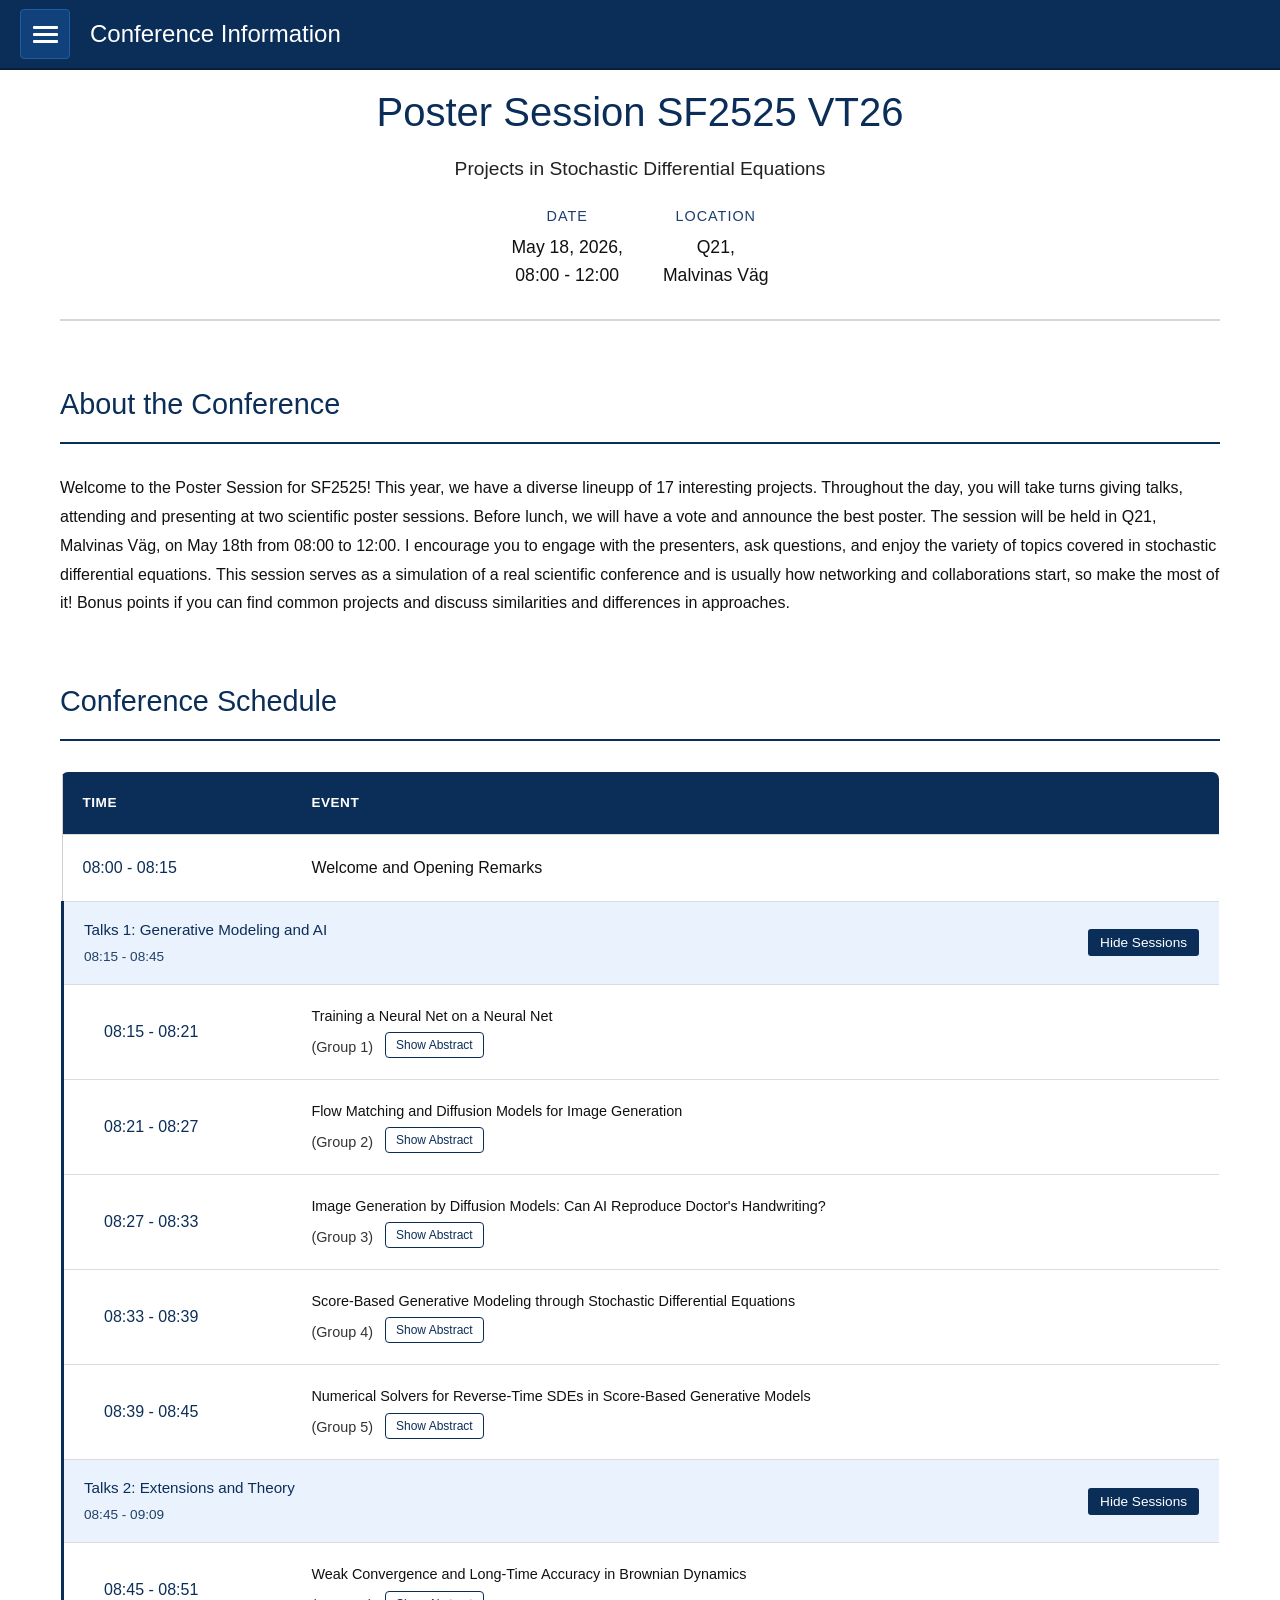
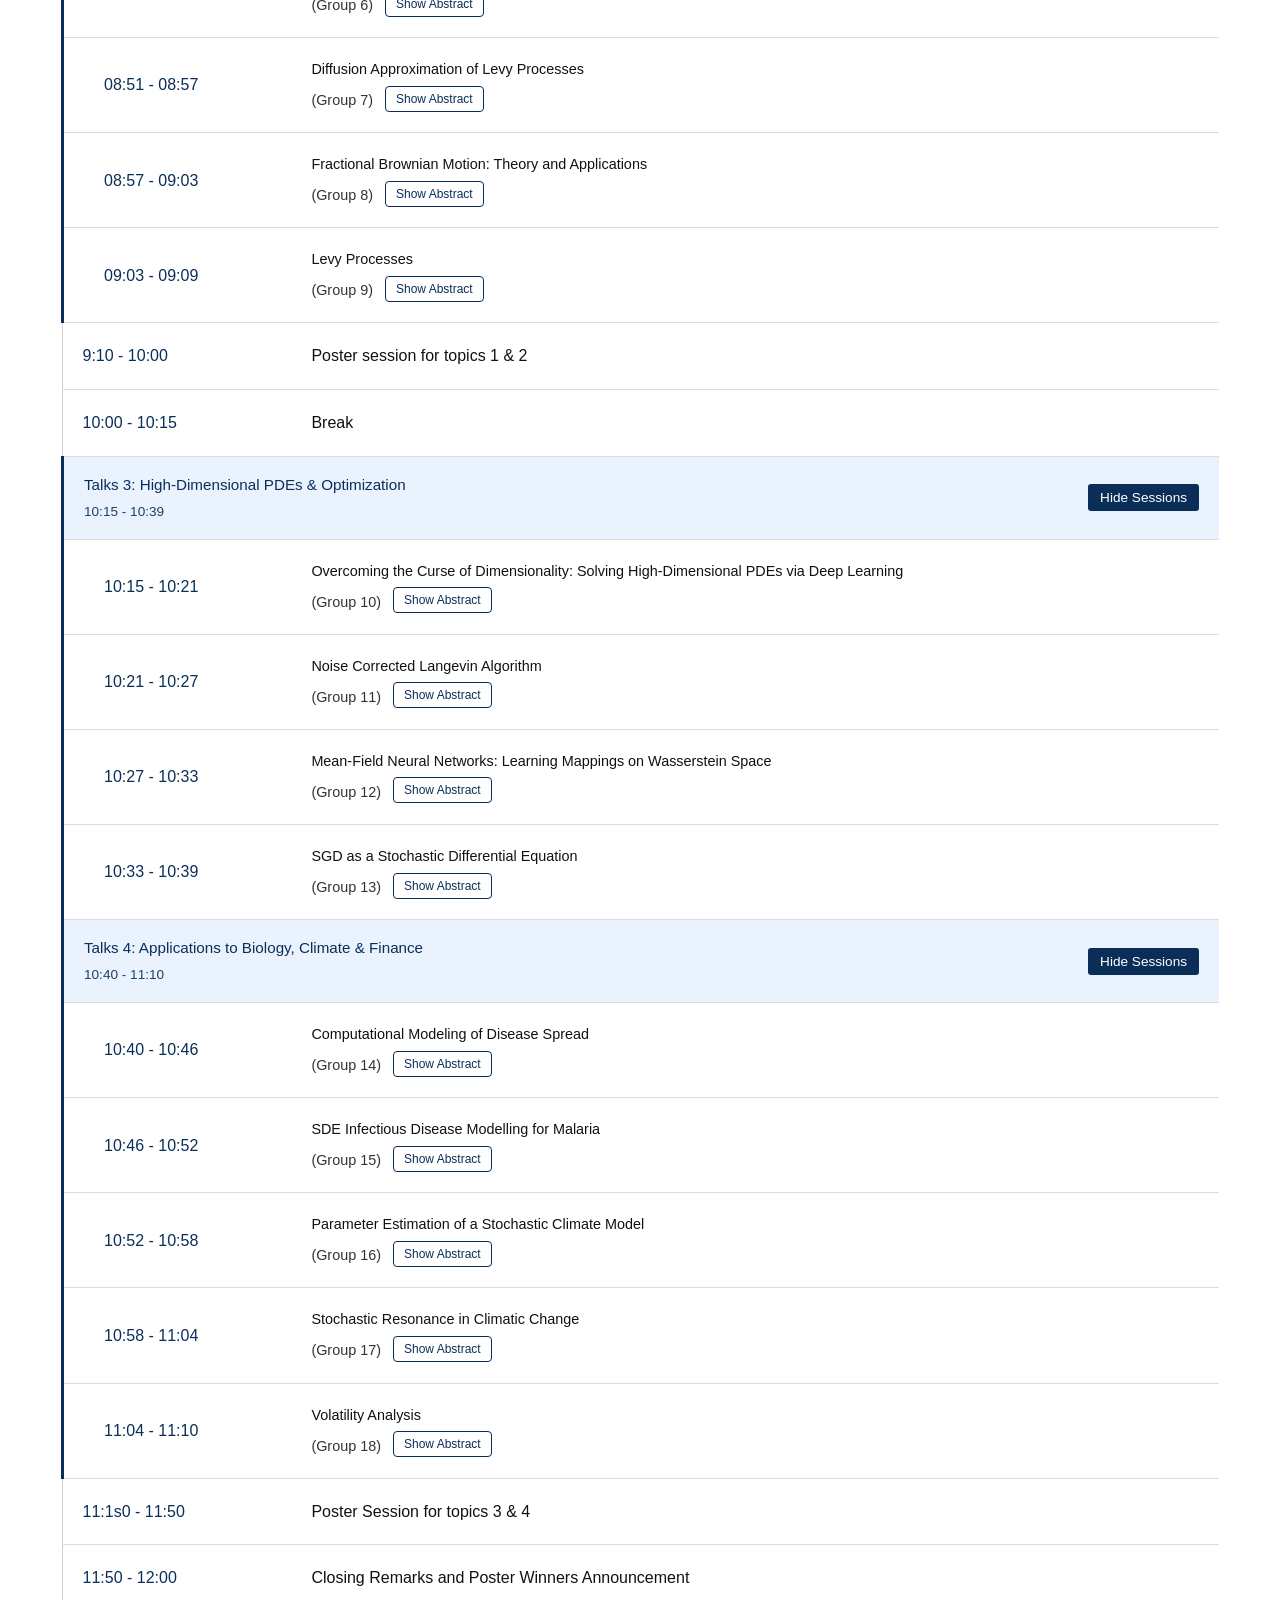
==== conference.html @ 21baac9e "poster projects added" ====
<!DOCTYPE html>
<html lang="en">
<head>
    <meta charset="UTF-8">
    <meta name="viewport" content="width=device-width, initial-scale=1.0">
    <title>Conference Information</title>
    <link rel="stylesheet" href="styles.css?v=20260513">
    <style>
        body {
            background: #ffffff;
            color: #111111;
        }

        .header-bar {
            background: #0b2e59;
            border-bottom: 2px solid #08203d;
        }

        .slide-title {
            color: #ffffff;
        }

        .sidebar {
            background: #0b2e59;
            border-right: 2px solid #08203d;
        }

        .sidebar h1 {
            color: #ffffff;
        }

        .sidebar .tab-button {
            background: #11417b;
            border: 1px solid #1f5ea6;
            color: #ffffff;
        }

        .sidebar .tab-button:hover {
            background: #165396;
            border-color: #2a6ebb;
        }

        .burger-menu {
            background: #11417b;
            border: 1px solid #1f5ea6;
        }

        .burger-menu:hover {
            background: #165396;
        }

        .burger-menu span {
            background: #ffffff;
        }

        .conference-container {
            max-width: 1200px;
            margin: 0 auto;
            padding: 80px 20px 40px;
        }

        .conference-header {
            text-align: center;
            margin-bottom: 60px;
            padding-bottom: 30px;
            border-bottom: 2px solid #d6d6d6;
        }

        .conference-header h1 {
            font-size: 2.5rem;
            color: #0b2e59;
            margin-bottom: 10px;
            font-weight: 300;
        }

        .conference-subtitle {
            font-size: 1.2rem;
            color: #222222;
            margin-bottom: 20px;
        }

        .conference-meta {
            display: flex;
            justify-content: center;
            gap: 40px;
            flex-wrap: wrap;
            margin-top: 20px;
        }

        .meta-item {
            text-align: center;
        }

        .meta-label {
            font-size: 0.9rem;
            color: #1c3f70;
            text-transform: uppercase;
            letter-spacing: 1px;
            margin-bottom: 5px;
        }

        .meta-value {
            font-size: 1.1rem;
            color: #111111;
        }

        .nav-link {
            display: inline-block;
            margin-bottom: 30px;
            padding: 10px 20px;
            background: #0b2e59;
            border: 1px solid #08203d;
            color: #ffffff;
            text-decoration: none;
            border-radius: 4px;
            transition: all 0.3s ease;
            font-size: 0.9rem;
        }

        .nav-link:hover {
            background: #11417b;
            border-color: #1f5ea6;
        }

        .section {
            margin-bottom: 60px;
        }

        .section-title {
            font-size: 1.8rem;
            color: #0b2e59;
            margin-bottom: 30px;
            padding-bottom: 15px;
            border-bottom: 2px solid #0b2e59;
            font-weight: 400;
        }

        .about-grid {
            display: grid;
            grid-template-columns: repeat(auto-fit, minmax(300px, 1fr));
            gap: 30px;
            margin-bottom: 40px;
        }

        .about-card {
            background: #1e1e1e;
            padding: 25px;
            border-radius: 8px;
            border: 1px solid #404040;
            transition: all 0.3s ease;
        }

        .about-card:hover {
            border-color: #0099ff;
            background: #242424;
        }

        .about-card h3 {
            color: #0099ff;
            margin-bottom: 12px;
            font-size: 1.1rem;
            font-weight: 500;
        }

        .about-card p {
            color: #c0c0c0;
            line-height: 1.7;
        }

        .speakers-grid {
            display: grid;
            grid-template-columns: repeat(auto-fit, minmax(280px, 1fr));
            gap: 30px;
        }

        .speaker-card {
            background: #1e1e1e;
            border: 1px solid #404040;
            border-radius: 8px;
            overflow: hidden;
            transition: all 0.3s ease;
        }

        .speaker-card:hover {
            border-color: #0099ff;
            box-shadow: 0 4px 12px rgba(0, 153, 255, 0.1);
            transform: translateY(-2px);
        }

        .speaker-header {
            background: linear-gradient(135deg, #007acc 0%, #005a99 100%);
            padding: 25px;
            text-align: center;
        }

        .speaker-name {
            font-size: 1.3rem;
            color: #ffffff;
            font-weight: 500;
            margin-bottom: 5px;
        }

        .speaker-title {
            font-size: 0.95rem;
            color: #b3d9ff;
        }

        .speaker-content {
            padding: 20px;
        }

        .speaker-bio {
            color: #c0c0c0;
            font-size: 0.95rem;
            margin-bottom: 15px;
            line-height: 1.6;
        }

        .speaker-abstract {
            background: #252525;
            padding: 15px;
            border-radius: 4px;
            border-left: 3px solid #0099ff;
        }

        .abstract-title {
            color: #0099ff;
            font-size: 0.9rem;
            font-weight: 600;
            margin-bottom: 8px;
            text-transform: uppercase;
            letter-spacing: 0.5px;
        }

        .abstract-text {
            color: #a0a0a0;
            font-size: 0.9rem;
            line-height: 1.6;
        }

        .schedule-table {
            width: 100%;
            border-collapse: collapse;
            background: #ffffff;
            border-radius: 8px;
            overflow: hidden;
            border: 1px solid #d0d0d0;
        }

        .schedule-table th,
        .schedule-table td {
            padding: 20px;
            text-align: left;
            border-bottom: 1px solid #dcdcdc;
        }

        .schedule-table th {
            background: #0b2e59;
            color: #ffffff;
            font-weight: 600;
            text-transform: uppercase;
            font-size: 0.85rem;
            letter-spacing: 0.5px;
        }

        .schedule-table tr:last-child td {
            border-bottom: none;
        }

        .schedule-table tr:hover {
            background: #f3f7ff;
        }

        .time-slot {
            color: #0b2e59;
            font-weight: 500;
            min-width: 100px;
        }

        .schedule-item {
            color: #111111;
        }

        .schedule-speaker {
            color: #333333;
            font-size: 0.9rem;
            margin-top: 4px;
        }

        .schedule-toggle {
            background: none;
            border: none;
            color: #0099ff;
            cursor: pointer;
            font-size: 0.95rem;
            padding: 0;
            text-align: left;
            font-weight: 500;
            display: flex;
            align-items: center;
            gap: 8px;
            transition: all 0.3s ease;
        }

        .schedule-toggle:hover {
            color: #00ccff;
        }

        .schedule-toggle.expanded::before {
            content: "▼";
            display: inline-block;
            transition: transform 0.3s ease;
        }

        .schedule-toggle:not(.expanded)::before {
            content: "▶";
            display: inline-block;
            transition: transform 0.3s ease;
        }

        .schedule-abstract-row {
            background: #ffffff;
        }

        .schedule-abstract-row.expanded {
            display: table-row;
        }

        .schedule-abstract-cell {
            padding: 15px 20px !important;
            background: #f7f9fc;
            border-top: 2px solid #d6e1ef;
        }

        .schedule-abstract-content {
            background: #eef4fb;
            padding: 12px;
            border-left: 3px solid #0b2e59;
            border-radius: 4px;
        }

        .abstract-label {
            color: #0b2e59;
            font-weight: 600;
            font-size: 0.85rem;
            text-transform: uppercase;
            margin-bottom: 8px;
            display: block;
        }

        .abstract-description {
            color: #111111;
            font-size: 0.9rem;
            line-height: 1.6;
        }

        .talk-session-row {
            background: #eaf2fd;
            border-left: 4px solid #0b2e59;
        }

        .talk-session-row td {
            padding: 16px 20px !important;
            font-weight: 500;
            color: #0b2e59;
            font-size: 0.95rem;
        }

        .session-header-content {
            display: flex;
            justify-content: space-between;
            align-items: center;
        }

        .session-info {
            display: flex;
            flex-direction: column;
        }

        .session-title {
            margin-bottom: 4px;
        }

        .session-time {
            font-size: 0.85rem;
            opacity: 0.9;
        }

        .session-toggle-btn {
            background: #0b2e59;
            color: #ffffff;
            border: none;
            padding: 6px 12px;
            border-radius: 3px;
            cursor: pointer;
            font-size: 0.85rem;
            font-weight: 500;
            transition: background 0.2s;
            white-space: nowrap;
            margin-left: 20px;
            flex-shrink: 0;
        }

        .session-toggle-btn:hover {
            background: #11417b;
        }

        .talk-nested {
            background: #ffffff;
            border-left: 4px solid #0b2e59;
        }

        .talk-nested.hidden {
            display: none;
        }

        .talk-nested .time-slot {
            padding-left: 40px;
            border-left: 2px solid #d0d0d0;
        }

        .talk-nested .schedule-item,
        .talk-nested .schedule-speaker {
            padding-left: 0;
        }

        .talk-nested .talk-title {
            color: #111111;
            font-size: 0.9rem;
        }

        .talk-nested .talk-info-row {
            margin-top: 4px;
        }

        .talk-nested .abstract-toggle-btn {
            padding: 5px 10px;
            font-size: 0.75rem;
        }

        .info-text {
            color: #111111;
            line-height: 1.8;
            margin-bottom: 15px;
            font-size: 1rem;
        }

        .info-list {
            list-style: none;
            color: #111111;
            margin-left: 0;
        }

        .info-list li {
            padding: 8px 0;
            padding-left: 25px;
            position: relative;
        }

        .info-list li:before {
            content: "→";
            position: absolute;
            left: 0;
            color: #0b2e59;
            font-weight: bold;
        }

        .abstract-toggle-btn {
            background: #ffffff;
            border: 1px solid #0b2e59;
            color: #0b2e59;
            padding: 6px 12px;
            border-radius: 4px;
            cursor: pointer;
            font-size: 0.8rem;
            font-weight: 500;
            transition: all 0.3s ease;
            white-space: nowrap;
            display: inline-block;
        }

        .abstract-toggle-btn:hover {
            background: #eef4fb;
            border-color: #11417b;
        }

        .talk-title {
            color: #111111;
            font-size: 0.95rem;
        }

        .talk-info-row {
            display: flex;
            gap: 12px;
            align-items: center;
            flex-wrap: wrap;
            margin-top: 5px;
        }

        @media (max-width: 768px) {
            .conference-header h1 {
                font-size: 2rem;
            }

            .conference-meta {
                gap: 20px;
            }

            .about-grid,
            .speakers-grid {
                grid-template-columns: 1fr;
            }

            .schedule-table th,
            .schedule-table td {
                padding: 12px;
                font-size: 0.9rem;
            }
        }
    </style>
</head>
<body>
    <!-- Fixed Header Bar -->
    <div class="header-bar">
        <button class="burger-menu" id="burgerMenu">
            <span></span>
            <span></span>
            <span></span>
        </button>
        <h2 class="slide-title">Conference Information</h2>
    </div>

    <!-- Sidebar -->
    <div class="sidebar" id="sidebar">
        <div class="sidebar-content">
            <h1>Conference</h1>
            <div class="sidebar-tabs">
                <a href="#about" class="tab-button" style="display: block; text-decoration: none; color: #ffffff;">About</a>
                <a href="#schedule" class="tab-button" style="display: block; text-decoration: none; color: #ffffff;">Schedule</a>
            </div>
        </div>
    </div>

    <!-- Overlay -->
    <div class="sidebar-overlay" id="sidebarOverlay"></div>

    <div class="conference-container">
        <!-- Header -->
        <div class="conference-header">
            <h1>Poster Session SF2525 VT26</h1>
            <p class="conference-subtitle"> Projects in Stochastic Differential Equations</p>
            <div class="conference-meta">
                <div class="meta-item">
                    <div class="meta-label">Date</div>
                    <div class="meta-value">May 18, 2026, <br>08:00 - 12:00</div>
                </div>
                <div class="meta-item">
                    <div class="meta-label">Location</div>
                    <div class="meta-value">Q21, <br> Malvinas Väg</div>
                </div>
            </div>
        </div>

        <!-- About Section -->
        <section id="about" class="section">
            <h2 class="section-title">About the Conference</h2>
            <p class="info-text">
                Welcome to the Poster Session for SF2525! This year, we have a diverse lineupp of 17 interesting projects. Throughout the day, you will take turns giving talks, attending and presenting at two scientific poster sessions. Before lunch, we will have a vote and announce the best poster. The session will be held in Q21, Malvinas Väg, on May 18th from 08:00 to 12:00. I encourage you to engage with the presenters, ask questions, and enjoy the variety of topics covered in stochastic differential equations. This session serves as a simulation of a real scientific conference and is usually how networking and collaborations start, so make the most of it! Bonus points if you can find common projects and discuss similarities and differences in approaches.
            </p>
        </section>

        <!-- Schedule Section -->
        <section id="schedule" class="section">
            <h2 class="section-title">Conference Schedule</h2>
            <table class="schedule-table" id="scheduleTable">
                <thead>
                    <tr>
                        <th>Time</th>
                        <th>Event</th>
                    </tr>
                </thead>
                <tbody id="scheduleTableBody">
                </tbody>
            </table>
        </section>

    </div>

    <script>
        // Burger menu toggle
        const burgerMenu = document.getElementById('burgerMenu');
        const sidebar = document.getElementById('sidebar');
        const sidebarOverlay = document.getElementById('sidebarOverlay');

        burgerMenu.addEventListener('click', () => {
            burgerMenu.classList.toggle('active');
            sidebar.classList.toggle('active');
            sidebarOverlay.classList.toggle('active');
        });

        sidebarOverlay.addEventListener('click', () => {
            burgerMenu.classList.remove('active');
            sidebar.classList.remove('active');
            sidebarOverlay.classList.remove('active');
        });

        // Close sidebar when clicking on a nav link
        const navLinks = document.querySelectorAll('.sidebar-content a');
        navLinks.forEach(link => {
            link.addEventListener('click', () => {
                burgerMenu.classList.remove('active');
                sidebar.classList.remove('active');
                sidebarOverlay.classList.remove('active');
            });
        });

        // Smooth scrolling for anchor links
        document.querySelectorAll('a[href^="#"]').forEach(anchor => {
            anchor.addEventListener('click', function (e) {
                e.preventDefault();
                const target = document.querySelector(this.getAttribute('href'));
                if (target) {
                    target.scrollIntoView({ behavior: 'smooth', block: 'start' });
                }
            });
        });

        // Load schedule from JSON and generate table
        async function loadSchedule() {
            try {
                const response = await fetch('talks.json');
                const data = await response.json();
                generateSchedule(data.schedule);
            } catch (error) {
                console.error('Error loading schedule:', error);
                document.getElementById('scheduleTableBody').innerHTML = '<tr><td colspan="2" style="color: #ff6b6b; padding: 20px;">Error loading schedule. Please refresh the page.</td></tr>';
            }
        }

        function parseTimeToMinutes(timeStr) {
            if (typeof timeStr !== 'string' || !timeStr.includes(':')) {
                return null;
            }

            const [hoursStr, minutesStr] = timeStr.split(':');
            const hours = Number(hoursStr);
            const minutes = Number(minutesStr);

            if (!Number.isInteger(hours) || !Number.isInteger(minutes)) {
                return null;
            }

            return hours * 60 + minutes;
        }

        function formatMinutesToTime(totalMinutes) {
            if (!Number.isFinite(totalMinutes)) {
                return '';
            }

            const hours = Math.floor(totalMinutes / 60);
            const minutes = totalMinutes % 60;
            return `${String(hours).padStart(2, '0')}:${String(minutes).padStart(2, '0')}`;
        }

        function parseDurationMinutes(duration) {
            if (typeof duration === 'number' && Number.isFinite(duration)) {
                return duration;
            }

            if (typeof duration === 'string') {
                const value = Number.parseFloat(duration.trim());
                return Number.isFinite(value) ? value : null;
            }

            return null;
        }

        function parseRange(rangeStr) {
            if (typeof rangeStr !== 'string' || !rangeStr.includes(' - ')) {
                return null;
            }

            const [startStr, endStr] = rangeStr.split(' - ').map(part => part.trim());
            const start = parseTimeToMinutes(startStr);
            const end = parseTimeToMinutes(endStr);

            if (start === null || end === null) {
                return null;
            }

            return { start, end };
        }

        function computeTalkTime(talk, currentStartMinutes) {
            const durationMinutes = parseDurationMinutes(talk.duration);

            if (currentStartMinutes !== null && durationMinutes !== null) {
                const start = currentStartMinutes;
                const end = start + durationMinutes;
                return {
                    timeText: `${formatMinutesToTime(start)} - ${formatMinutesToTime(end)}`,
                    start,
                    end,
                    usedDuration: true
                };
            }

            const explicitRange = parseRange(talk.time);
            if (explicitRange) {
                return {
                    timeText: talk.time,
                    start: explicitRange.start,
                    end: explicitRange.end,
                    usedDuration: false
                };
            }

            return {
                timeText: talk.time || '',
                start: null,
                end: null,
                usedDuration: false
            };
        }

        // Generate schedule table from JSON data
        function generateSchedule(scheduleData) {
            const tbody = document.getElementById('scheduleTableBody');
            tbody.innerHTML = '';

            // Sort by index to ensure correct order
            const sortedSchedule = [...scheduleData].sort((a, b) => a.index - b.index);

            let talkCounter = 0;

            sortedSchedule.forEach((item, displayIndex) => {
                if (item.type === 'activity') {
                    // Activity row (coffee break, lunch, etc.)
                    const row = document.createElement('tr');
                    row.className = 'schedule-row';
                    row.innerHTML = `
                        <td class="time-slot">${item.time}</td>
                        <td class="schedule-item">${item.title}</td>
                    `;
                    tbody.appendChild(row);
                } else if (item.type === 'talk_session') {
                    // Talk session header with computed or explicit time range
                    const sessionStartMinutes = parseTimeToMinutes(item.session_start || item.start_time);
                    let currentTalkStartMinutes = sessionStartMinutes;
                    let sessionFirstStart = null;
                    let sessionLastEnd = null;
                    const computedTalkTimes = [];

                    item.talks.forEach((talk) => {
                        const talkTimeInfo = computeTalkTime(talk, currentTalkStartMinutes);
                        computedTalkTimes.push(talkTimeInfo);

                        if (talkTimeInfo.start !== null && sessionFirstStart === null) {
                            sessionFirstStart = talkTimeInfo.start;
                        }
                        if (talkTimeInfo.end !== null) {
                            sessionLastEnd = talkTimeInfo.end;
                        }

                        if (talkTimeInfo.usedDuration && talkTimeInfo.end !== null) {
                            currentTalkStartMinutes = talkTimeInfo.end;
                        } else {
                            currentTalkStartMinutes = null;
                        }
                    });

                    let timeRange = item.time || '';
                    if (!timeRange && sessionFirstStart !== null && sessionLastEnd !== null) {
                        timeRange = `${formatMinutesToTime(sessionFirstStart)} - ${formatMinutesToTime(sessionLastEnd)}`;
                    }
                    
                    const sessionId = `session-${displayIndex}`;
                    const sessionRow = document.createElement('tr');
                    sessionRow.className = 'talk-session-row';
                    sessionRow.innerHTML = `
                        <td colspan="2">
                            <div class="session-header-content">
                                <div class="session-info">
                                    <div class="session-title">${item.title}</div>
                                    <div class="session-time">${timeRange}</div>
                                </div>
                                <button class="session-toggle-btn" data-session-id="${sessionId}">Hide Sessions</button>
                            </div>
                        </td>
                    `;
                    tbody.appendChild(sessionRow);

                    // Store reference to toggle button for later
                    const toggleBtn = sessionRow.querySelector('.session-toggle-btn');

                    // Add talks within the session
                    const talkRows = [];
                    item.talks.forEach((talk, talkIndex) => {
                        const talkId = `talk-${talkCounter}`;
                        talkCounter++;
                        const talkTimeInfo = computedTalkTimes[talkIndex];

                        // Talk row (nested)
                        const row = document.createElement('tr');
                        row.className = 'schedule-row talk-nested';
                        row.setAttribute('data-session-id', sessionId);
                        row.innerHTML = `
                            <td class="time-slot">${talkTimeInfo.timeText}</td>
                            <td>
                                <div class="talk-title">${talk.title}</div>
                                <div class="talk-info-row">
                                    <span class="schedule-speaker">${talk.initials} (Group ${talk.group})</span>
                                    <button class="abstract-toggle-btn" data-talk-id="${talkId}">Show Abstract</button>
                                </div>
                            </td>
                        `;
                        tbody.appendChild(row);
                        talkRows.push(row);

                        // Abstract row
                        const abstractRow = document.createElement('tr');
                        abstractRow.className = 'schedule-abstract-row talk-nested';
                        abstractRow.setAttribute('data-talk-id', talkId);
                        abstractRow.setAttribute('data-session-id', sessionId);
                        abstractRow.style.display = 'none';
                        abstractRow.innerHTML = `
                            <td colspan="2" class="schedule-abstract-cell">
                                <div class="schedule-abstract-content">
                                    <span class="abstract-label">Abstract:</span>
                                    <div class="abstract-description">
                                        ${talk.abstract}
                                    </div>
                                </div>
                            </td>
                        `;
                        tbody.appendChild(abstractRow);
                        talkRows.push(abstractRow);

                        // Add individual toggle listener
                        const btn = row.querySelector('.abstract-toggle-btn');
                        btn.addEventListener('click', function() {
                            if (abstractRow.style.display === 'none') {
                                abstractRow.style.display = '';
                                btn.textContent = 'Hide Abstract';
                            } else {
                                abstractRow.style.display = 'none';
                                btn.textContent = 'Show Abstract';
                            }
                        });
                    });

                    // Add session toggle listener
                    toggleBtn.addEventListener('click', function() {
                        const isHidden = toggleBtn.textContent === 'Show Sessions';
                        
                        // First, close any open abstracts for this session
                        const abstractButtons = [];
                        const sessionTalkRows = tbody.querySelectorAll(`tr[data-session-id="${sessionId}"]:not(.schedule-abstract-row)`);
                        sessionTalkRows.forEach(row => {
                            const btn = row.querySelector('.abstract-toggle-btn');
                            if (btn) {
                                abstractButtons.push(btn);
                                // Find and close the abstract for this talk
                                const talkId = btn.getAttribute('data-talk-id');
                                if (talkId) {
                                    const abstractRow = tbody.querySelector(`tr[data-talk-id="${talkId}"]`);
                                    if (abstractRow && abstractRow.classList.contains('schedule-abstract-row')) {
                                        abstractRow.style.display = 'none';
                                        btn.textContent = 'Show Abstract';
                                    }
                                }
                            }
                        });
                        
                        // Toggle talk rows for this session (not abstract rows or button)
                        const sessionRows = tbody.querySelectorAll(`tr[data-session-id="${sessionId}"]:not(.schedule-abstract-row)`);
                        sessionRows.forEach(row => {
                            if (isHidden) {
                                row.style.display = 'table-row';
                                row.classList.remove('hidden');
                            } else {
                                row.style.display = 'none';
                                row.classList.add('hidden');
                            }
                        });
                        
                        toggleBtn.textContent = isHidden ? 'Hide Sessions' : 'Show Sessions';
                    });
                } else if (item.type === 'talk') {
                    // Talk row
                    const talkId = `talk-${talkCounter}`;
                    talkCounter++;
                    const standaloneStartMinutes = parseTimeToMinutes(item.start_time);
                    const talkTimeInfo = computeTalkTime(item, standaloneStartMinutes);

                    const row = document.createElement('tr');
                    row.className = 'schedule-row';
                    row.innerHTML = `
                        <td class="time-slot">${talkTimeInfo.timeText}</td>
                        <td>
                            <div class="talk-title">${item.title}</div>
                            <div class="talk-info-row">
                                <span class="schedule-speaker">${item.initials} (Group ${item.group})</span>
                                <button class="abstract-toggle-btn" data-talk-id="${talkId}">Show Abstract</button>
                            </div>
                        </td>
                    `;
                    tbody.appendChild(row);

                    // Abstract row
                    const abstractRow = document.createElement('tr');
                    abstractRow.className = 'schedule-abstract-row';
                    abstractRow.setAttribute('data-talk-id', talkId);
                    abstractRow.style.display = 'none';
                    abstractRow.innerHTML = `
                        <td colspan="2" class="schedule-abstract-cell">
                            <div class="schedule-abstract-content">
                                <span class="abstract-label">Abstract:</span>
                                <div class="abstract-description">
                                    ${item.abstract}
                                </div>
                            </div>
                        </td>
                    `;
                    tbody.appendChild(abstractRow);

                    // Add individual toggle listener
                    const btn = row.querySelector('.abstract-toggle-btn');
                    btn.addEventListener('click', function() {
                        if (abstractRow.style.display === 'none') {
                            abstractRow.style.display = '';
                            btn.textContent = 'Hide Abstract';
                        } else {
                            abstractRow.style.display = 'none';
                            btn.textContent = 'Show Abstract';
                        }
                    });
                }
            });
        }

        // Load schedule on page load
        document.addEventListener('DOMContentLoaded', loadSchedule);
    </script>
</body>
</html>
---- styles.css ----
* {
    margin: 0;
    padding: 0;
    box-sizing: border-box;
}

body {
    font-family: 'Segoe UI', Tahoma, Geneva, Verdana, sans-serif;
    line-height: 1.6;
    color: #e0e0e0;
    background: #121212;
    min-height: 100vh;
    transition: margin-left 0.3s ease;
}

/* Fixed Header Bar */
.header-bar {
    position: fixed;
    top: 0;
    left: 0;
    right: 0;
    height: 70px;
    background: #1a1a1a;
    border-bottom: 2px solid #404040;
    display: flex;
    align-items: center;
    padding: 0 20px;
    z-index: 1002;
    gap: 20px;
}

.slide-title {
    color: #ffffff;
    font-size: 1.5rem;
    font-weight: 400;
    margin: 0;
    flex-grow: 1;
}

/* Burger Menu */
.burger-menu {
    background: #2a2a2a;
    border: 1px solid #404040;
    border-radius: 4px;
    width: 50px;
    height: 50px;
    cursor: pointer;
    display: flex;
    flex-direction: column;
    justify-content: center;
    align-items: center;
    gap: 4px;
    transition: all 0.3s ease;
    flex-shrink: 0;
}

/* Fullscreen Button */
.fullscreen-btn {
    background: #2a2a2a;
    border: 1px solid #404040;
    border-radius: 4px;
    width: 50px;
    height: 50px;
    cursor: pointer;
    display: flex;
    justify-content: center;
    align-items: center;
    transition: all 0.3s ease;
    flex-shrink: 0;
    color: #e0e0e0;
}

.fullscreen-btn:hover,
.burger-menu:hover {
    background: #3a3a3a;
}

/* Slide Navigation Buttons */
.slide-nav-btn {
    background: #2a2a2a;
    border: 1px solid #404040;
    border-radius: 4px;
    width: 50px;
    height: 50px;
    cursor: pointer;
    display: flex;
    justify-content: center;
    align-items: center;
    transition: all 0.3s ease;
    flex-shrink: 0;
    color: #e0e0e0;
    font-size: 24px;
}

.slide-nav-btn:hover {
    background: #3a3a3a;
}

.slide-nav-btn:disabled {
    background: #1a1a1a;
    color: #555;
    cursor: not-allowed;
}

.burger-menu span {
    display: block;
    width: 25px;
    height: 3px;
    background: #e0e0e0;
    border-radius: 1px;
    transition: all 0.3s ease;
}

.burger-menu.active span:nth-child(1) {
    transform: rotate(45deg) translate(7px, 7px);
}

.burger-menu.active span:nth-child(2) {
    opacity: 0;
}

.burger-menu.active span:nth-child(3) {
    transform: rotate(-45deg) translate(7px, -7px);
}

/* Sidebar */
.sidebar {
    position: fixed;
    top: 0;
    left: -300px;
    width: 300px;
    height: 100vh;
    background: #1e1e1e;
    border-right: 2px solid #404040;
    z-index: 1000;
    transition: left 0.3s ease;
    overflow-y: auto;
}

.sidebar.active {
    left: 0;
}

.sidebar-content {
    padding: 80px 30px 30px;
}

.sidebar h1 {
    color: #ffffff;
    font-size: 1.8rem;
    text-shadow: none;
    margin-bottom: 30px;
    font-weight: 300;
    text-align: center;
}

.sidebar-tabs {
    display: flex;
    flex-direction: column;
    gap: 15px;
}

.sidebar .tab-button {
    background: #2a2a2a;
    border: 1px solid #404040;
    color: #e0e0e0;
    padding: 15px 20px;
    border-radius: 8px;
    cursor: pointer;
    font-size: 1rem;
    font-weight: 500;
    transition: all 0.3s ease;
    text-align: center;
    width: 100%;
}

.sidebar .tab-button:hover {
    background: #3a3a3a;
    border-color: #555;
    transform: translateY(-1px);
}

.sidebar .tab-button.active {
    background: #007acc;
    border-color: #0099ff;
    color: #ffffff;
    box-shadow: 0 2px 8px rgba(0, 122, 204, 0.3);
}

/* Sidebar Overlay */
.sidebar-overlay {
    position: fixed;
    top: 0;
    left: 0;
    width: 100vw;
    height: 100vh;
    background: rgba(0, 0, 0, 0.5);
    z-index: 999;
    opacity: 0;
    visibility: hidden;
    transition: all 0.3s ease;
}

.sidebar-overlay.active {
    opacity: 1;
    visibility: visible;
}

.container {
    max-width: 95vw; /* Use 95% of viewport width instead of fixed pixel limit */
    width: 100%;
    margin: 0 auto;
    padding: 90px 20px 20px; /* Increased top padding for header bar */
    transition: all 0.3s ease;
}

/* Fullscreen mode adjustments */
:fullscreen .container,
:-webkit-full-screen .container,
:-moz-full-screen .container {
    max-width: none;
    padding: 90px 40px 40px;
    width: 100vw;
    height: 100vh;
    box-sizing: border-box;
}

:fullscreen canvas,
:-webkit-full-screen canvas,
:-moz-full-screen canvas {
    max-width: calc(100vw - 80px);
    max-height: calc(100vh - 200px);
    width: auto;
    height: auto;
}

:fullscreen .simulation-container,
:-webkit-full-screen .simulation-container,
:-moz-full-screen .simulation-container {
    width: 100%;
    display: flex;
    justify-content: center;
    align-items: center;
}

/* Fullscreen icon change */
:fullscreen .fullscreen-btn svg,
:-webkit-full-screen .fullscreen-btn svg,
:-moz-full-screen .fullscreen-btn svg {
    transform: rotate(180deg);
}
    border-radius: 0;
    cursor: pointer;
    font-size: 1rem;
    font-weight: 600;
    transition: all 0.3s ease;
    text-transform: uppercase;
    letter-spacing: 0.5px;
}

/* Lecture Content */
.lecture-content {
    position: relative;
}

.lecture {
    display: none;
    background: transparent;
    border: none;
    box-shadow: none;
    overflow: hidden;
}

.lecture.active {
    display: block;
}

/* Hide slide metadata from main view (but keep in DOM for header) */
.slide-content .slide-counter,
.slide-content h2,
.slide-content > p:first-of-type {
    display: none !important;
}

/* Simulation Layout */
.simulation-layout {
    display: flex;
    gap: 20px;
    align-items: flex-start;
    width: 100%;
    max-width: none;
}

.simulation-layout canvas {
    width: 80%;
    max-width: 80%;
    height: auto;
    flex-shrink: 0;
    border: 2px solid #404040;
    border-radius: 4px;
}

.simulation-controls-panel {
    width: 20%;
    max-width: 20%;
    display: flex;
    flex-direction: column;
    gap: 15px;
    background: #1e1e1e;
    border: 1px solid #404040;
    border-radius: 8px;
    padding: 20px;
    box-sizing: border-box;
}

/* Slideshow Container */
.slideshow-container {
    position: relative;
    min-height: 500px;
}

.slide {
    display: none;
    padding: 20px 10px; /* Reduced from 40px to allow more width */
    min-height: 500px;
    background: transparent;
    position: relative;
}

.slide.active {
    display: block;
    animation: slideIn 0.5s ease-in-out;
}

@keyframes slideIn {
    from {
        opacity: 0;
        transform: translateX(30px);
    }
    to {
        opacity: 1;
        transform: translateX(0);
    }
}

.slide-content {
    width: 100%;
    margin: 0;
}

.slide-content h2 {
    color: #ffffff;
    font-size: 2rem;
    margin-bottom: 20px;
    border-bottom: 2px solid #888888;
    padding-bottom: 10px;
    font-weight: 300;
    display: inline-block;
    width: calc(100% - 80px);
    vertical-align: top;
}

.slide-content p {
    font-size: 1.1rem;
    margin-bottom: 15px;
    color: #cccccc;
}

.slide-content ul {
    margin: 20px 0;
    padding-left: 30px;
}

.slide-content li {
    margin-bottom: 8px;
    font-size: 1.05rem;
    color: #b0b0b0;
}

.slide-image-placeholder {
    background: #1a1a1a;
    border: 1px dashed #404040;
    padding: 40px;
    text-align: center;
    margin: 20px 0;
    color: #888888;
    font-style: italic;
}

.highlight-box {
    background: #2a2a1a;
    border: 1px solid #4a4a2a;
    padding: 20px;
    margin: 20px 0;
    border-left: 3px solid #ffff00;
}

.highlight-box p {
    margin: 0;
    font-weight: 600;
    color: #cccccc;
}

blockquote {
    background: #1a1a1a;
    border-left: 3px solid #888888;
    border: 1px solid #404040;
    padding: 20px;
    margin: 20px 0;
    font-style: italic;
    font-size: 1.1rem;
    color: #cccccc;
}

/* Slide Arrow Navigation */
.slide-arrow {
    position: absolute;
    top: 50%;
    transform: translateY(-50%);
    width: 120px;
    height: 500px;
    background: rgba(42, 42, 42, 0.8);
    border: 1px solid #606060;
    color: #e0e0e0;
    cursor: pointer;
    transition: all 0.3s ease;
    display: flex;
    align-items: center;
    justify-content: center;
    z-index: 10;
}

.slide-arrow:hover {
    background: rgba(64, 64, 64, 0.9);
    border-color: #808080;
}

.slide-arrow-left {
    left: 10px;
}

.slide-arrow-right {
    right: 10px;
}

.arrow-icon {
    font-size: 2rem;
    font-weight: bold;
    line-height: 1;
}

.slide-counter {
    display: inline-block;
    color: #e0e0e0;
    font-weight: 600;
    background: #2a2a2a;
    border: 1px solid #404040;
    padding: 20px 15px;
    margin-right: 15px;
    font-size: 0.9rem;
    vertical-align: top;
    margin-top: 0px;
}

.current-slide {
    color: #ffffff;
    font-weight: 700;
}

/* Random Walk Simulation Styles */
.simulation-container {
    background: #2a2a2a;
    border: 1px solid #404040;
    padding: 0;
    margin: 20px 0;
    box-shadow: 0 4px 15px rgba(0,0,0,0.3);
    position: relative;
    overflow: hidden;
}

.simulation-controls {
    display: flex;
    flex-direction: column;
    gap: 8px;
    background: #2a2a2a;
    border: 1px solid #404040;
    border-radius: 6px;
    padding: 12px;
    margin-bottom: 12px;
}

.simulation-controls:last-child {
    margin-bottom: 0;
}

/* Horizontal layout for buttons within control groups */
.control-row {
    display: flex;
    gap: 8px;
    flex-wrap: wrap;
}

.control-row .sim-btn {
    flex: 1;
    min-width: 0;
}

.sim-btn {
    background: #1a1a1a;
    color: #e0e0e0;
    border: 1px solid #404040;
    padding: 8px 12px;
    border-radius: 4px;
    cursor: pointer;
    font-size: 0.85rem;
    transition: all 0.3s ease;
    white-space: nowrap;
    text-align: center;
    width: 100%;
    box-sizing: border-box;
}
    cursor: pointer;
    font-size: 0.95rem;
    font-weight: 600;
    transition: all 0.3s ease;
    min-width: 80px;
    text-transform: uppercase;
    letter-spacing: 0.3px;
}

.sim-btn:hover:not(:disabled) {
    border-color: #606060;
}

.start-btn {
    background: #1a4d1a;
    border-color: #2d7b2d;
}

.start-btn:hover:not(:disabled) {
    background: #2d6b2d;
    border-color: #4d9b4d;
}

.stop-btn {
    background: #4d1a1a;
    border-color: #7b2d2d;
}

.stop-btn:hover:not(:disabled) {
    background: #6b2d2d;
    border-color: #9b4d4d;
}

.reset-btn {
    background: #4d4d1a;
    border-color: #7b7b2d;
}

.reset-btn:hover:not(:disabled) {
    background: #6b6b2d;
    border-color: #9b9b4d;
}

.speed-btn {
    background: #4d1a4d;
    border-color: #7b2d7b;
}

.speed-btn:hover:not(:disabled) {
    background: #6b2d6b;
    border-color: #9b4d9b;
}

.sim-btn:disabled {
    background: #0f0f0f;
    color: #666666;
    border-color: #333333;
    cursor: not-allowed;
    transform: none;
}

.simulation-info {
    display: none;
}

.info-item {
    background: #1a1a1a;
    padding: 8px 15px;
    border: 1px solid #404040;
    font-size: 0.9rem;
    color: #e0e0e0;
}

.info-label {
    font-weight: 600;
    color: #b0b0b0;
    margin-right: 5px;
}

#randomWalkCanvas, #randomWalkCanvas2 {
    border: none;
    display: block;
    margin: 0;
    background: #121212;
    cursor: crosshair;
    width: 100%;
    height: 450px;
}

.simulation-description {
    margin-top: 10px;
    padding: 15px;
    background: #1a1a1a;
    border: 1px solid #404040;
    border-left: 3px solid #888888;
}

.simulation-description p {
    margin: 0;
    font-size: 0.95rem;
    color: #cccccc;
}

/* Responsive adjustments for simulation */
@media (max-width: 768px) {
    .simulation-container {
        padding: 15px;
    }
    
    #randomWalkCanvas, #randomWalkCanvas2 {
        width: 100%;
        height: auto;
        max-width: 100%;
    }
    
    .simulation-info {
        gap: 15px;
    }
    
    .info-item {
        font-size: 0.85rem;
        padding: 6px 12px;
    }
}

/* Responsive Design */
@media (max-width: 768px) {
    .container {
        padding: 15px;
    }
    
    header h1 {
        font-size: 2rem;
    }
    
    .tabs {
        flex-direction: column;
        align-items: center;
    }
    
    .tab-button {
        width: 200px;
        text-align: center;
    }
    
    .slide {
        padding: 20px;
        min-height: 400px;
    }
    
    .slide-content h2 {
        font-size: 1.5rem;
    }
    
    .slide-arrow {
        width: 50px;
        height: 100px;
    }
    
    .slide-arrow-left {
        left: 10px;
    }
    
    .slide-arrow-right {
        right: 10px;
    }
    
    .arrow-icon {
        font-size: 1.5rem;
    }
}

@media (max-width: 480px) {
    .slide {
        padding: 15px;
    }
    
    .slide-content h2 {
        font-size: 1.3rem;
    }
    
    .slide-content p {
        font-size: 1rem;
    }
}

/* Additional fullscreen layout adjustments for simulation-layout */
:fullscreen .simulation-layout,
:-webkit-full-screen .simulation-layout,
:-moz-full-screen .simulation-layout {
    width: 100%;
    height: calc(100vh - 140px);
    gap: 30px;
    display: flex;
    align-items: flex-start;
}

:fullscreen .simulation-layout canvas,
:-webkit-full-screen .simulation-layout canvas,
:-moz-full-screen .simulation-layout canvas {
    width: 80% !important;
    max-width: 80% !important;
    height: auto;
}

:fullscreen .simulation-controls-panel,
:-webkit-full-screen .simulation-controls-panel,
:-moz-full-screen .simulation-controls-panel {
    width: 15% !important;
    max-width: 15% !important;
    background: rgba(30, 30, 30, 0.95);
}
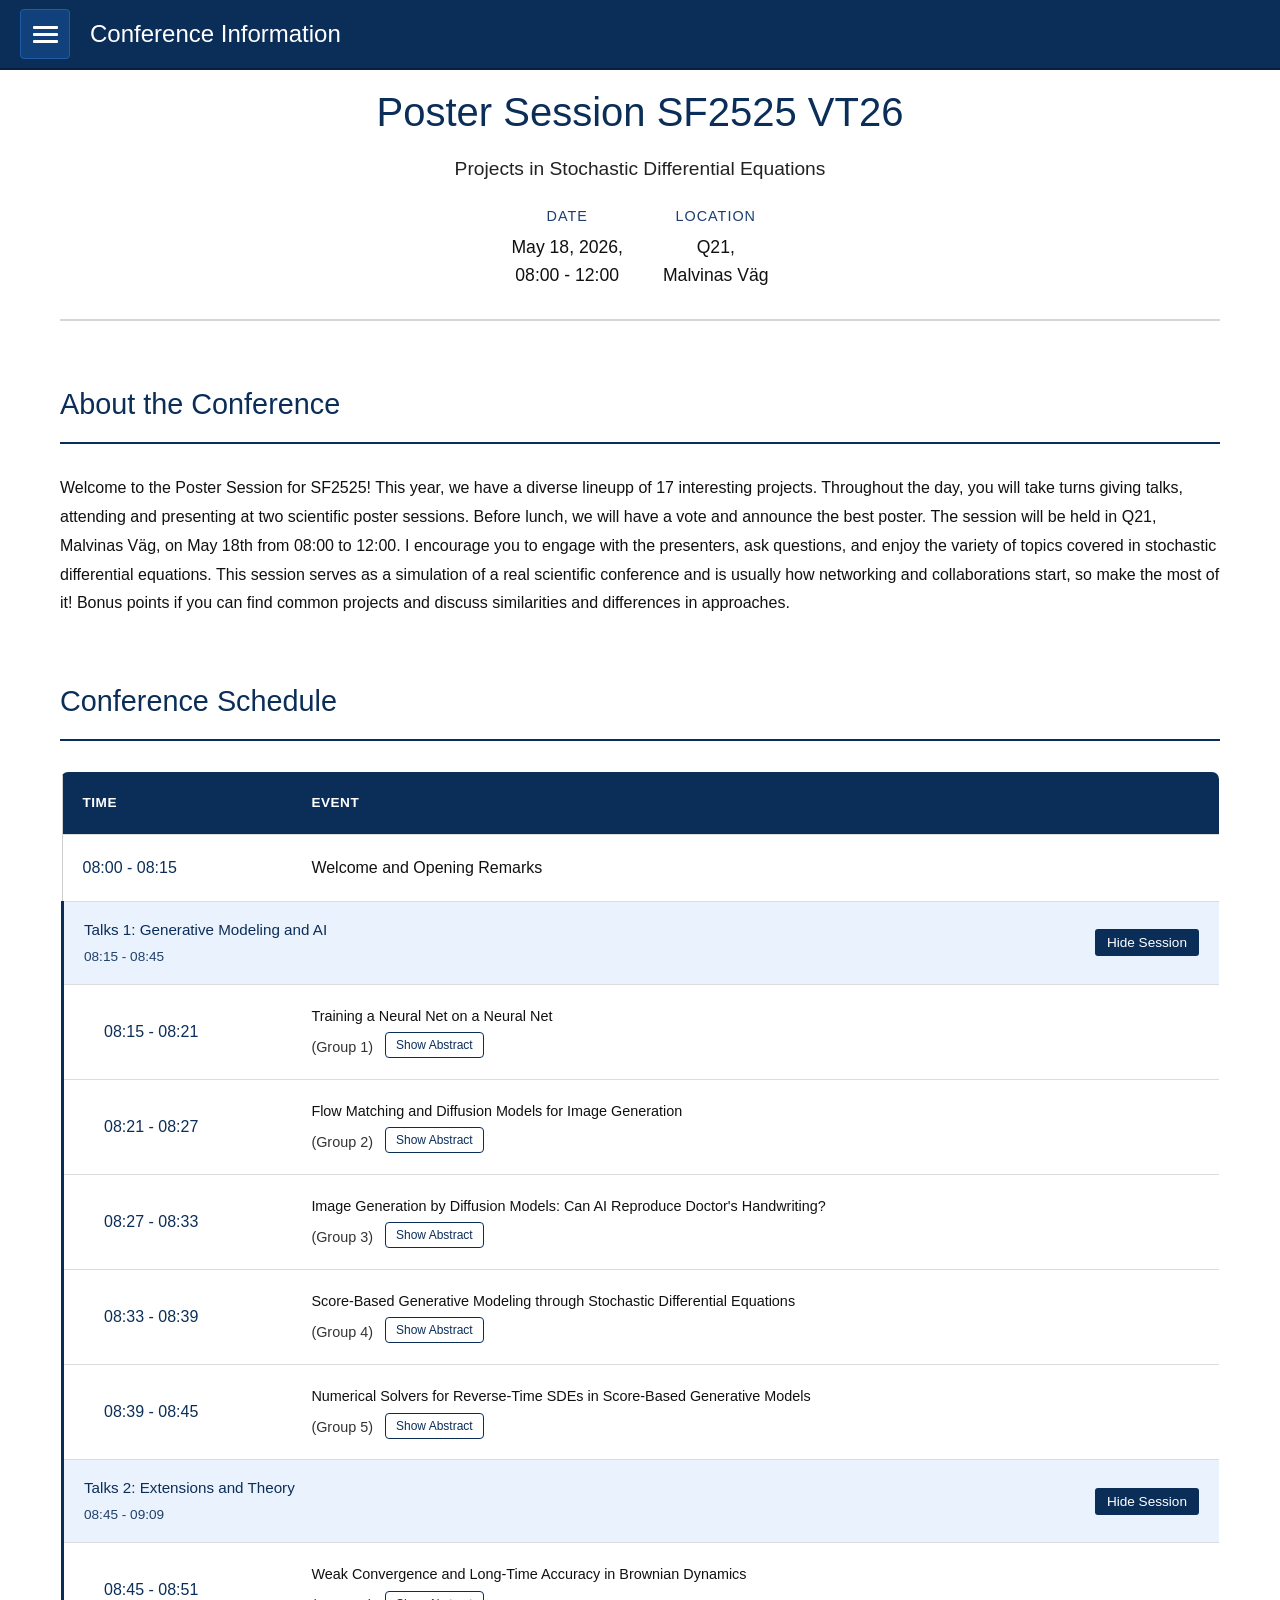
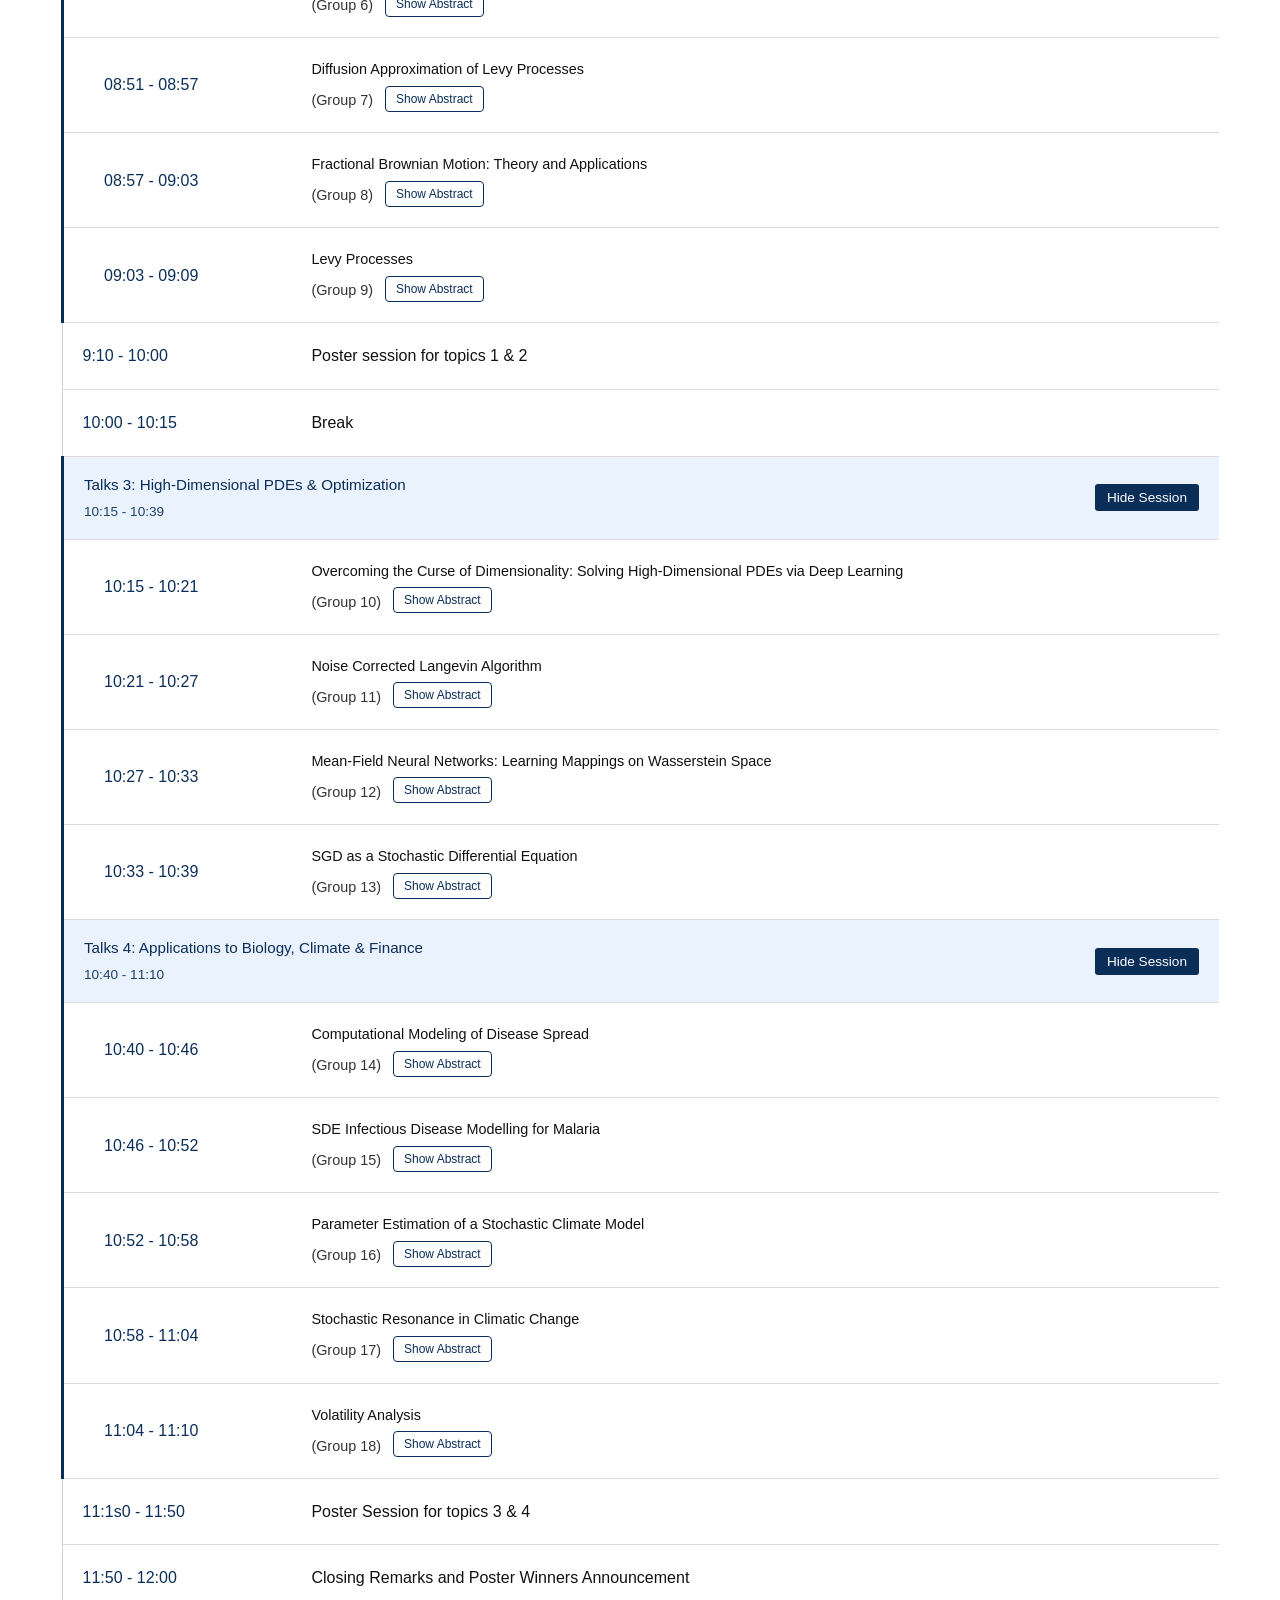
==== commit fce45803: "poster images added" ====
--- a/conference.html
+++ b/conference.html
@@ -785,7 +785,7 @@
                                     <div class="session-title">${item.title}</div>
                                     <div class="session-time">${timeRange}</div>
                                 </div>
-                                <button class="session-toggle-btn" data-session-id="${sessionId}">Hide Sessions</button>
+                                <button class="session-toggle-btn" data-session-id="${sessionId}">Hide Session</button>
                             </div>
                         </td>
                     `;
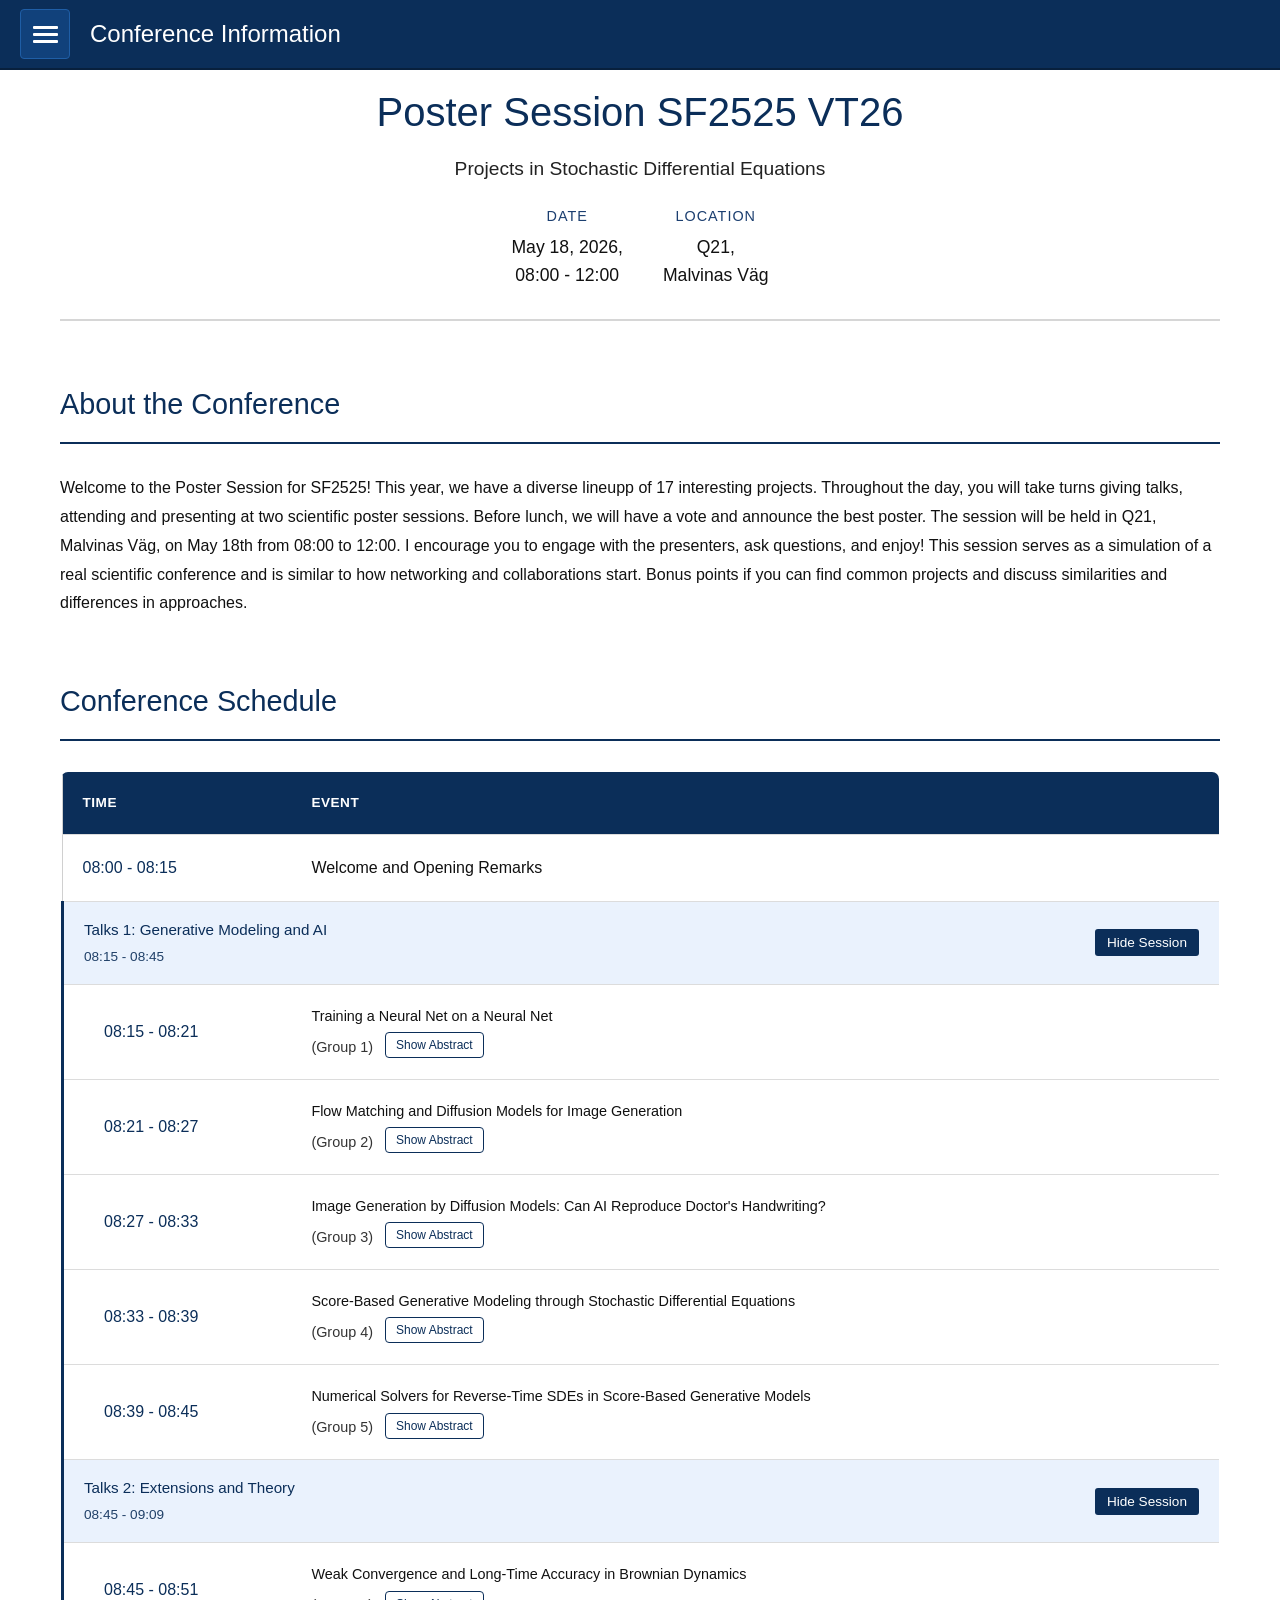
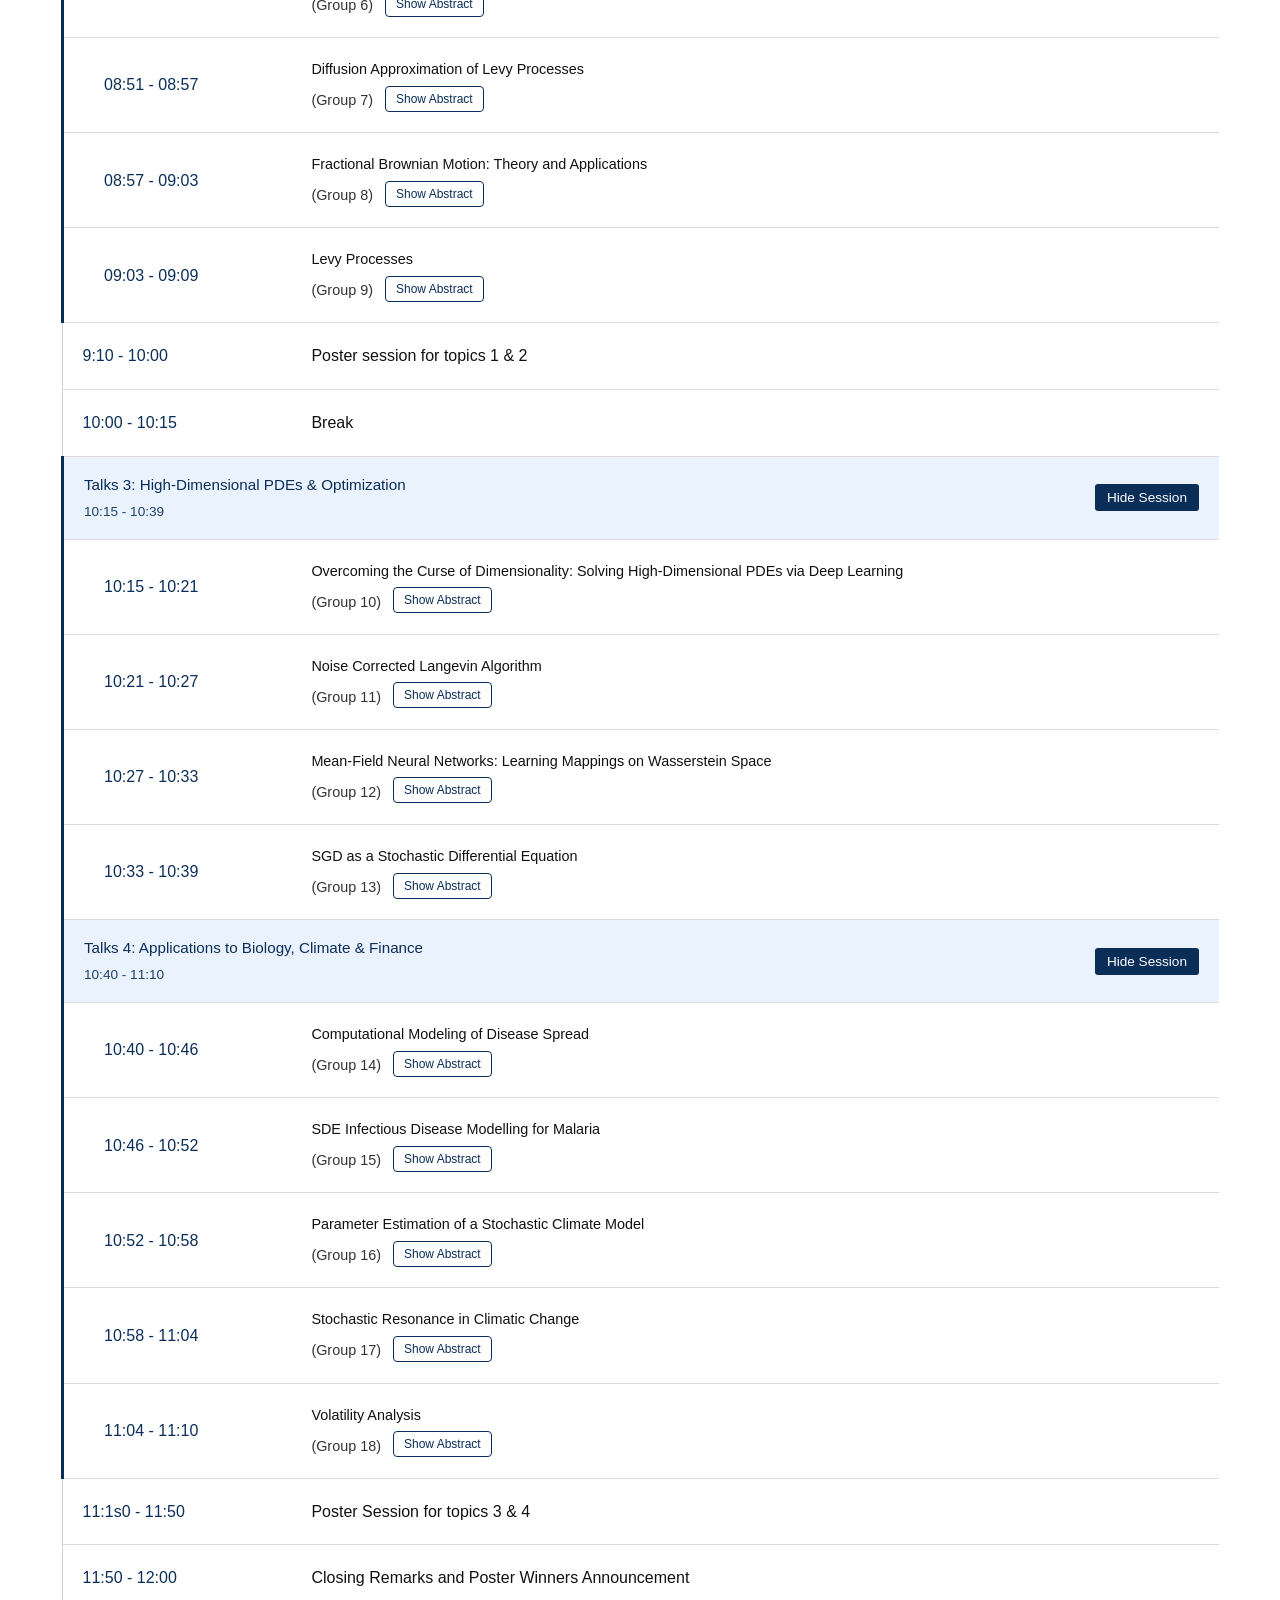
==== commit ab5d5914: "removed spurious, cringe AI comment" ====
--- a/conference.html
+++ b/conference.html
@@ -565,7 +565,7 @@
         <section id="about" class="section">
             <h2 class="section-title">About the Conference</h2>
             <p class="info-text">
-                Welcome to the Poster Session for SF2525! This year, we have a diverse lineupp of 17 interesting projects. Throughout the day, you will take turns giving talks, attending and presenting at two scientific poster sessions. Before lunch, we will have a vote and announce the best poster. The session will be held in Q21, Malvinas Väg, on May 18th from 08:00 to 12:00. I encourage you to engage with the presenters, ask questions, and enjoy the variety of topics covered in stochastic differential equations. This session serves as a simulation of a real scientific conference and is usually how networking and collaborations start, so make the most of it! Bonus points if you can find common projects and discuss similarities and differences in approaches.
+                Welcome to the Poster Session for SF2525! This year, we have a diverse lineupp of 17 interesting projects. Throughout the day, you will take turns giving talks, attending and presenting at two scientific poster sessions. Before lunch, we will have a vote and announce the best poster. The session will be held in Q21, Malvinas Väg, on May 18th from 08:00 to 12:00. I encourage you to engage with the presenters, ask questions, and enjoy! This session serves as a simulation of a real scientific conference and is similar to how networking and collaborations start. Bonus points if you can find common projects and discuss similarities and differences in approaches.
             </p>
         </section>
 
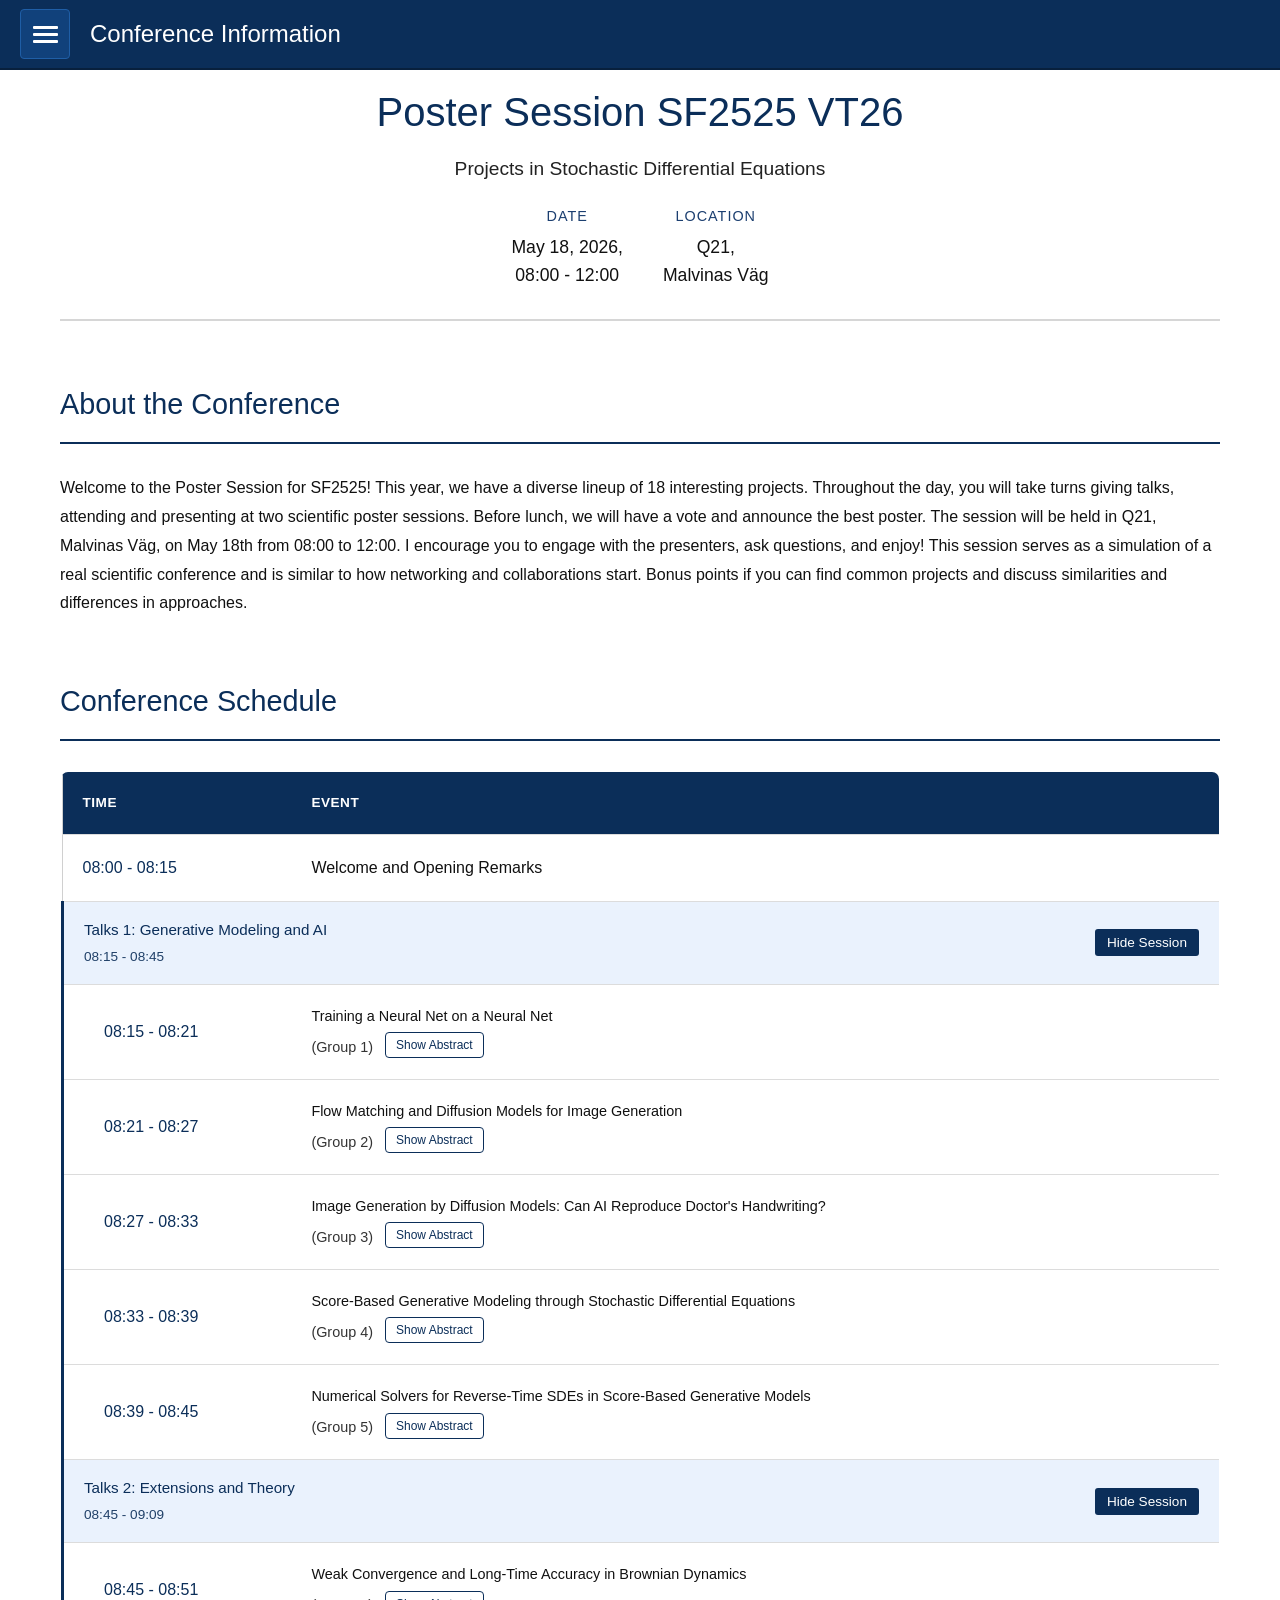
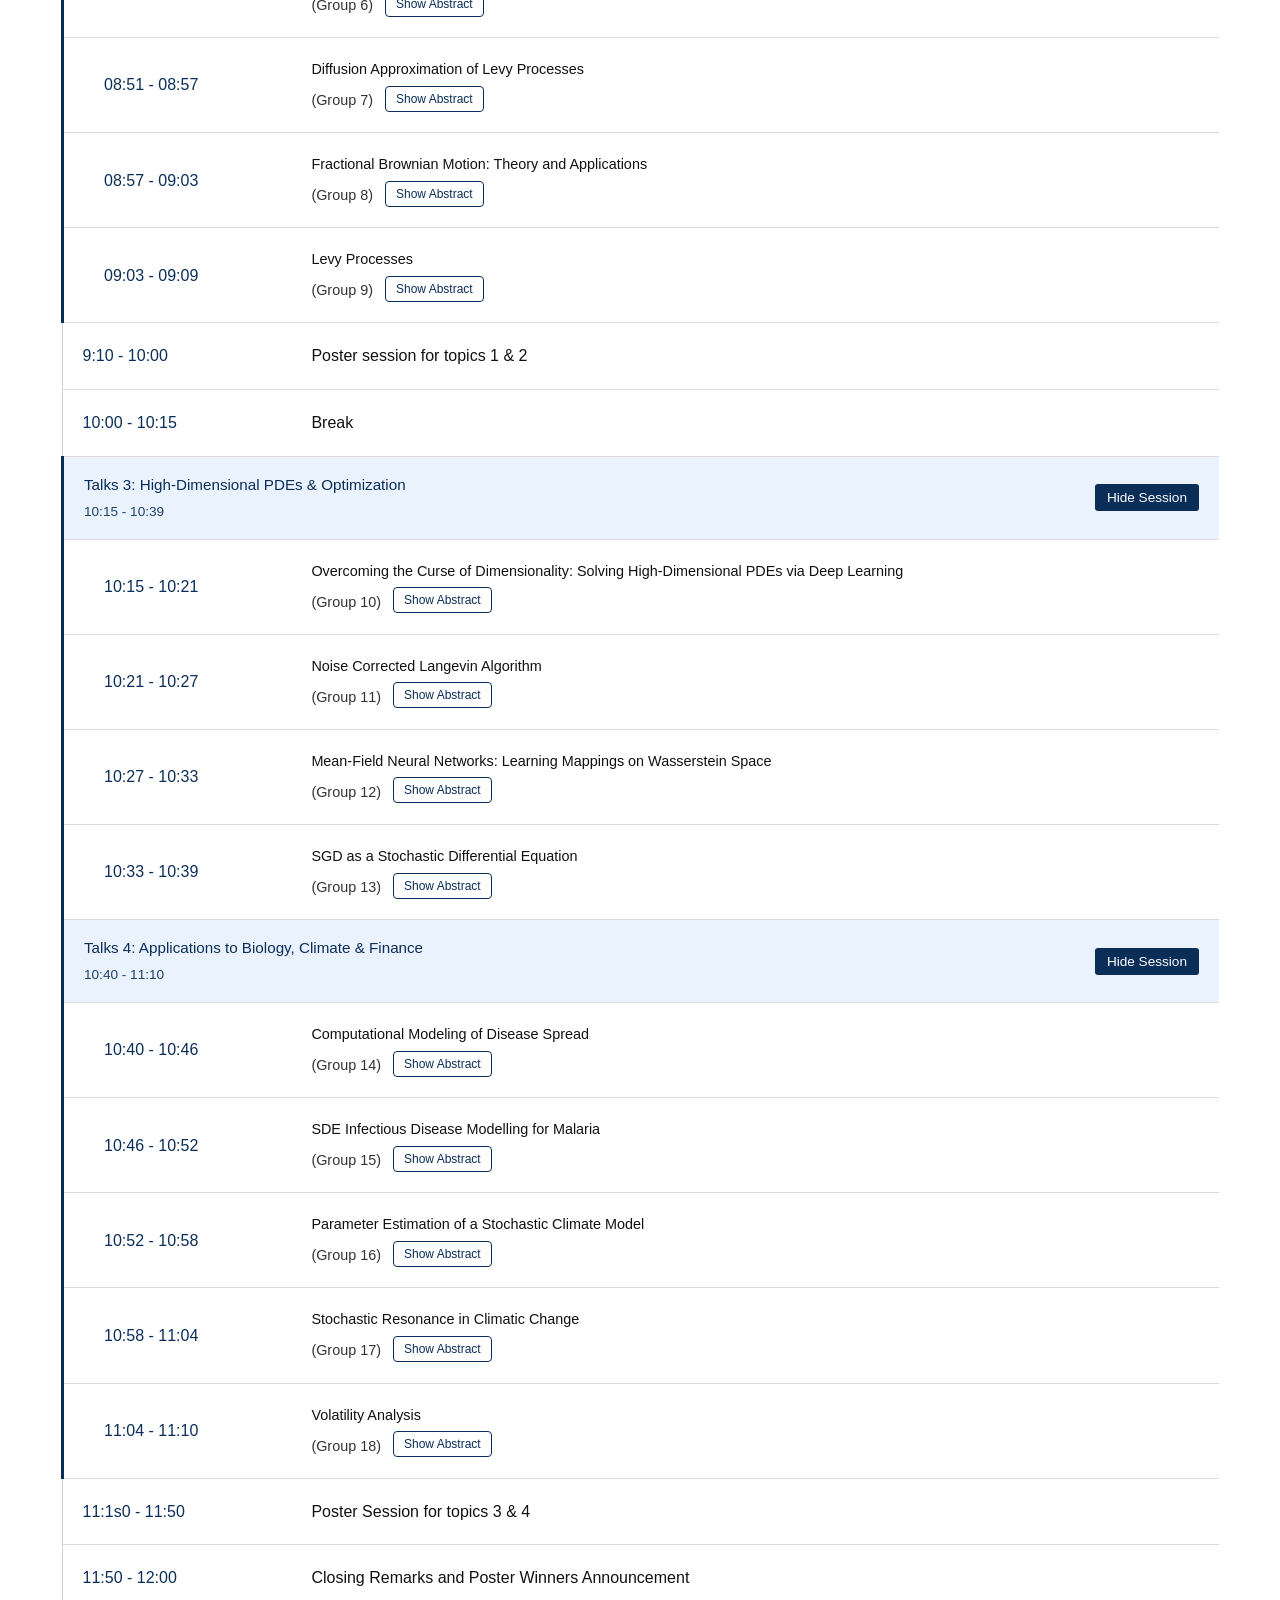
==== commit 5166204f: "edits" ====
--- a/conference.html
+++ b/conference.html
@@ -565,7 +565,7 @@
         <section id="about" class="section">
             <h2 class="section-title">About the Conference</h2>
             <p class="info-text">
-                Welcome to the Poster Session for SF2525! This year, we have a diverse lineupp of 17 interesting projects. Throughout the day, you will take turns giving talks, attending and presenting at two scientific poster sessions. Before lunch, we will have a vote and announce the best poster. The session will be held in Q21, Malvinas Väg, on May 18th from 08:00 to 12:00. I encourage you to engage with the presenters, ask questions, and enjoy! This session serves as a simulation of a real scientific conference and is similar to how networking and collaborations start. Bonus points if you can find common projects and discuss similarities and differences in approaches.
+                Welcome to the Poster Session for SF2525! This year, we have a diverse lineup of 18 interesting projects. Throughout the day, you will take turns giving talks, attending and presenting at two scientific poster sessions. Before lunch, we will have a vote and announce the best poster. The session will be held in Q21, Malvinas Väg, on May 18th from 08:00 to 12:00. I encourage you to engage with the presenters, ask questions, and enjoy! This session serves as a simulation of a real scientific conference and is similar to how networking and collaborations start. Bonus points if you can find common projects and discuss similarities and differences in approaches.
             </p>
         </section>
 
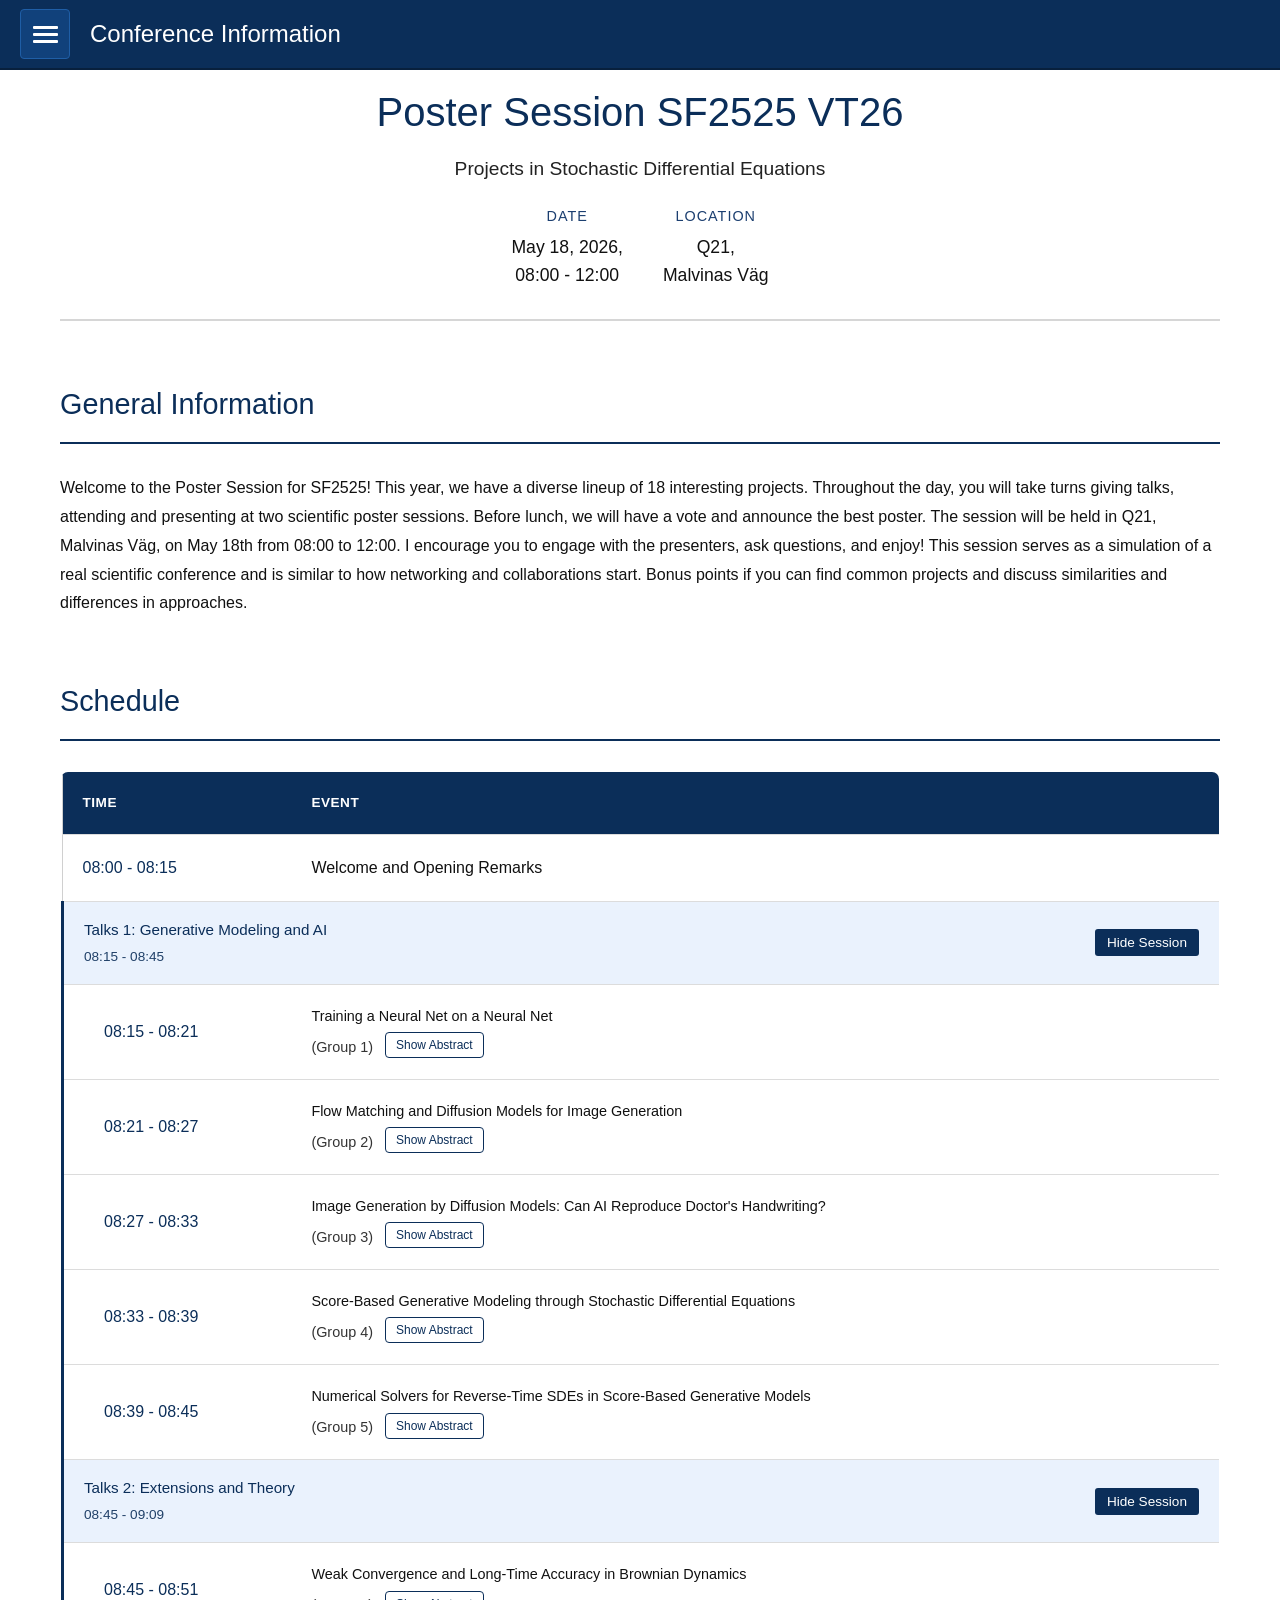
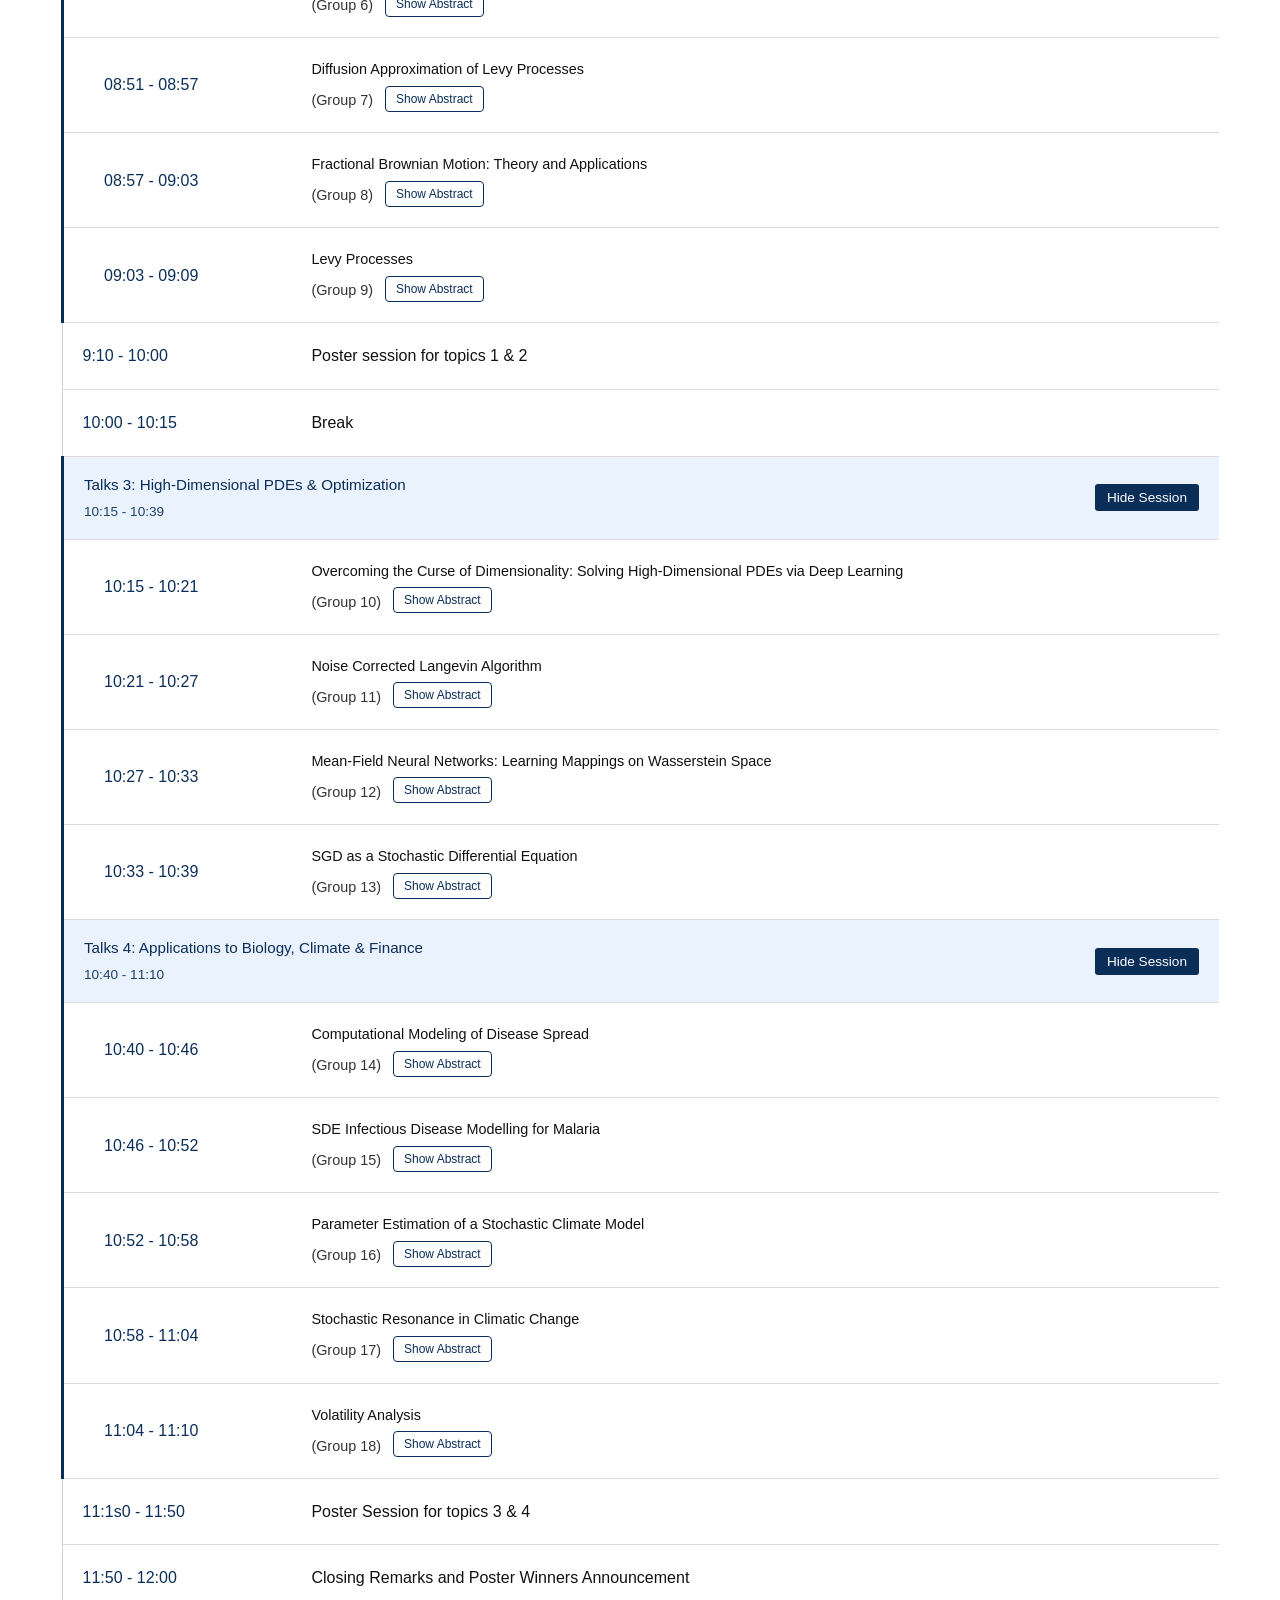
==== commit fa14fd24: "forgot to save" ====
--- a/conference.html
+++ b/conference.html
@@ -563,7 +563,7 @@
 
         <!-- About Section -->
         <section id="about" class="section">
-            <h2 class="section-title">About the Conference</h2>
+            <h2 class="section-title">General Information</h2>
             <p class="info-text">
                 Welcome to the Poster Session for SF2525! This year, we have a diverse lineup of 18 interesting projects. Throughout the day, you will take turns giving talks, attending and presenting at two scientific poster sessions. Before lunch, we will have a vote and announce the best poster. The session will be held in Q21, Malvinas Väg, on May 18th from 08:00 to 12:00. I encourage you to engage with the presenters, ask questions, and enjoy! This session serves as a simulation of a real scientific conference and is similar to how networking and collaborations start. Bonus points if you can find common projects and discuss similarities and differences in approaches.
             </p>
@@ -571,7 +571,7 @@
 
         <!-- Schedule Section -->
         <section id="schedule" class="section">
-            <h2 class="section-title">Conference Schedule</h2>
+            <h2 class="section-title">Schedule</h2>
             <table class="schedule-table" id="scheduleTable">
                 <thead>
                     <tr>
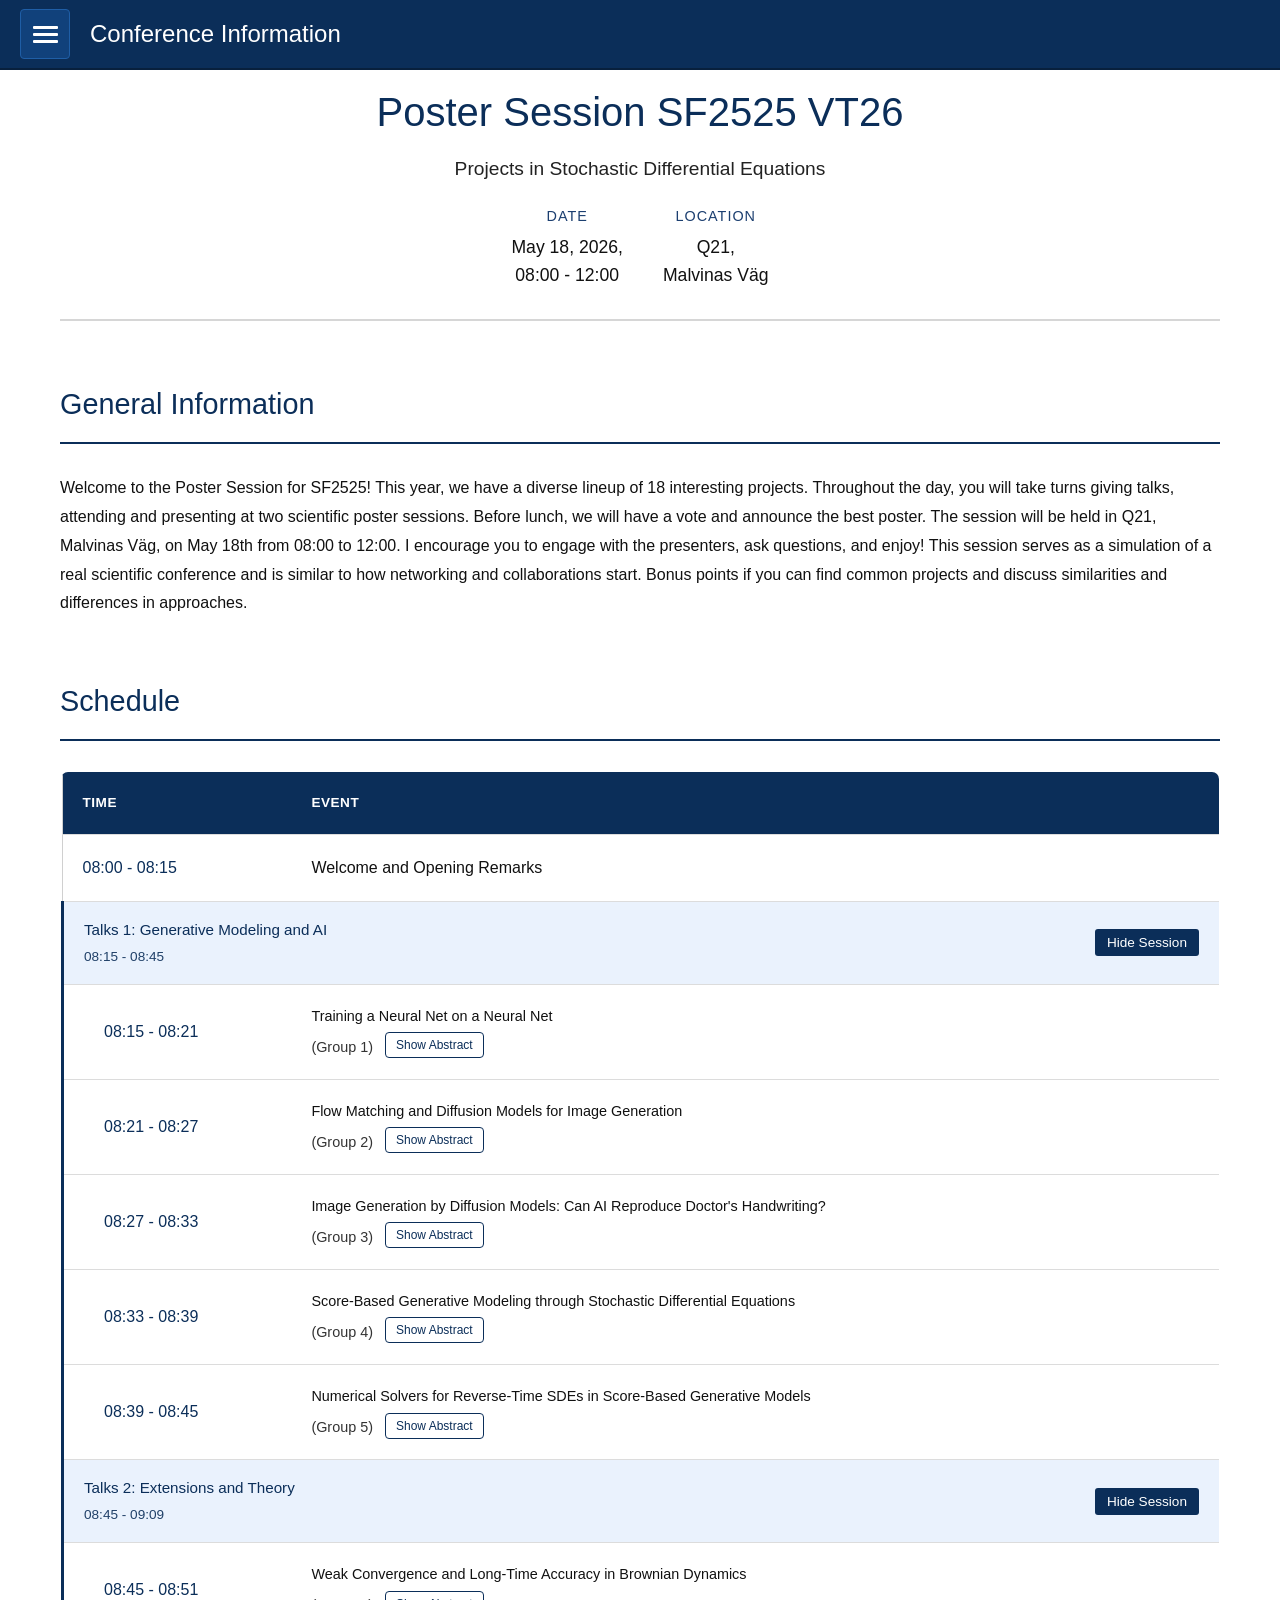
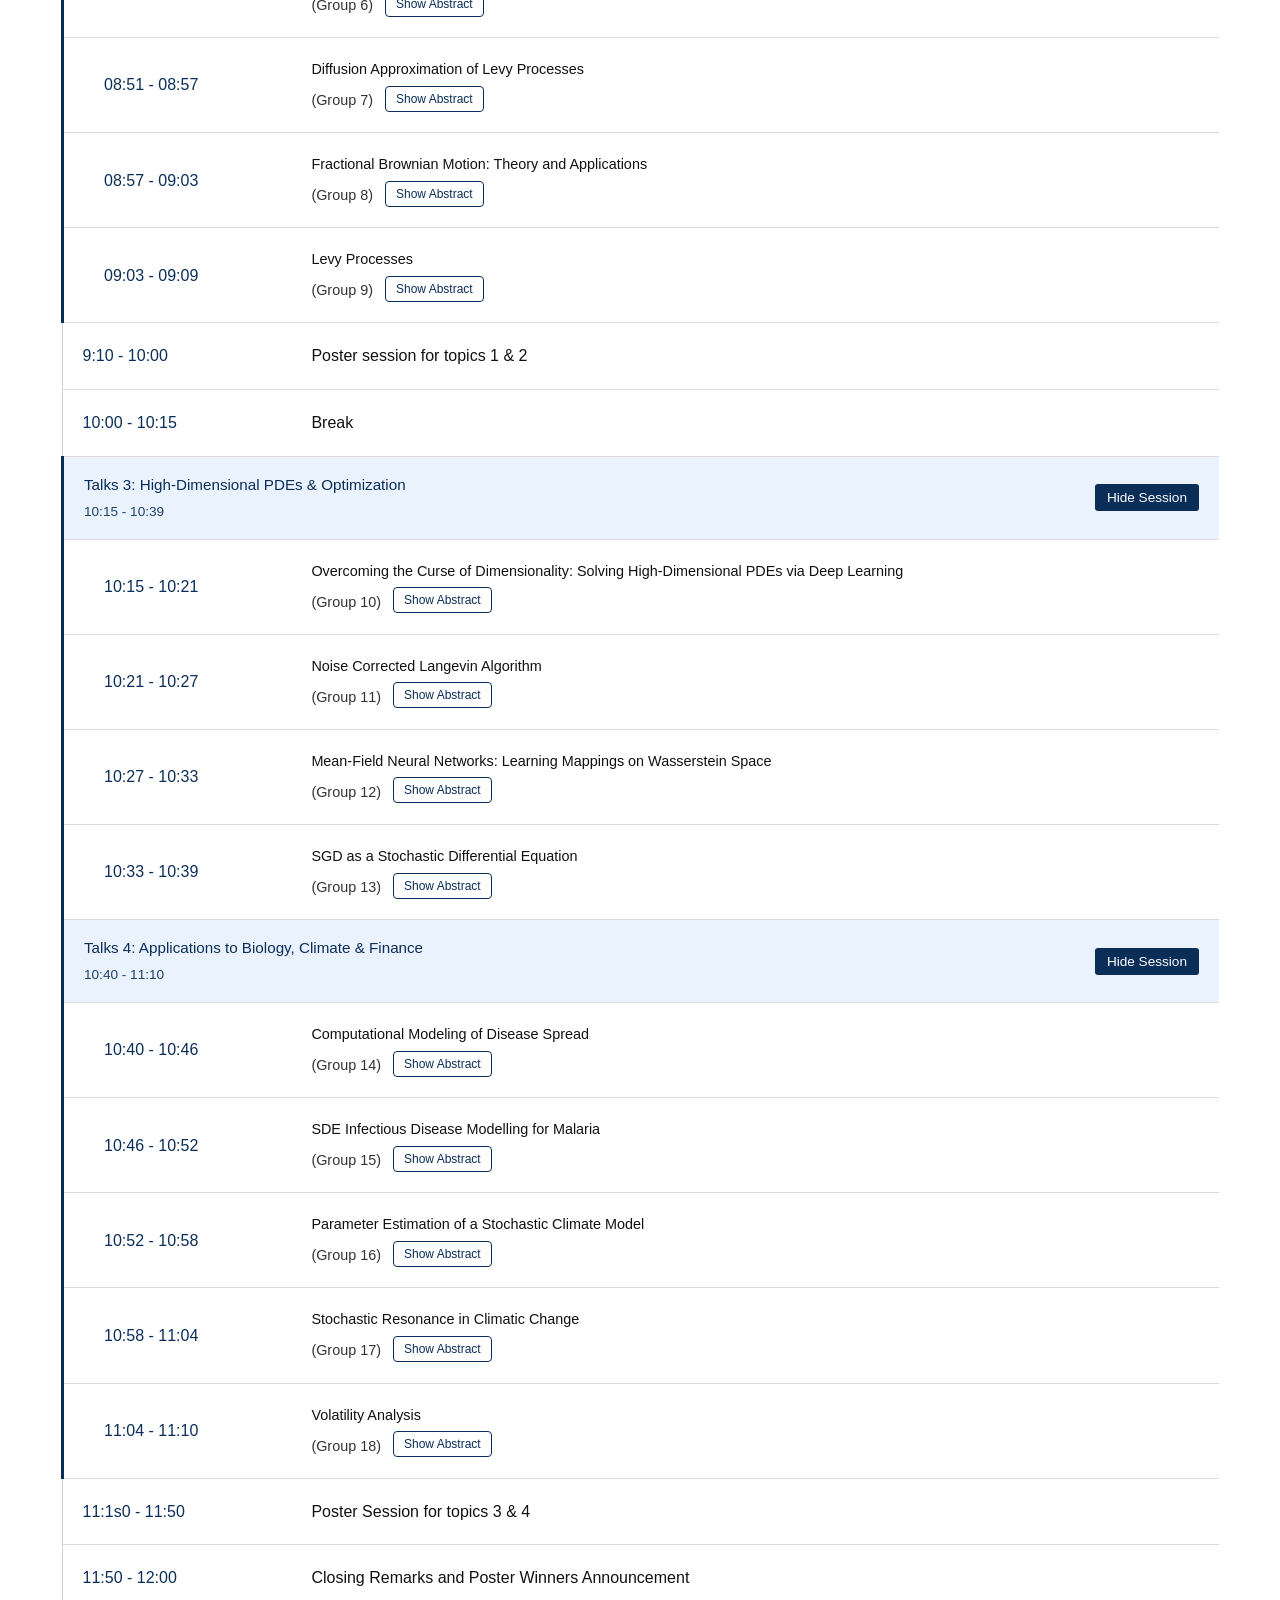
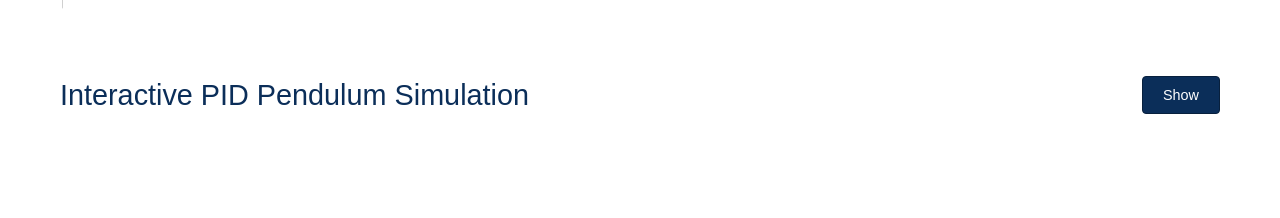
==== commit 3ca0c797: "added easter egg" ====
--- a/conference.html
+++ b/conference.html
@@ -515,6 +515,144 @@
             .schedule-table td {
                 padding: 12px;
                 font-size: 0.9rem;
+            }
+        }
+
+        /* PID Simulation Styles */
+        .pid-box {
+            background: rgba(14, 21, 32, 0.92);
+            border: 1px solid #33465f;
+            border-radius: 12px;
+            box-shadow: 0 16px 40px rgba(0, 0, 0, 0.35);
+            overflow: hidden;
+        }
+
+        .pid-header {
+            padding: 16px 20px;
+            background: linear-gradient(90deg, #1f3652, #2b4a6f);
+            border-bottom: 1px solid #3f5f86;
+        }
+
+        .pid-header h3 {
+            margin: 0;
+            font-size: 1.15rem;
+            font-weight: 600;
+            letter-spacing: 0.02em;
+            color: #e8edf2;
+        }
+
+        .pid-main {
+            display: grid;
+            grid-template-columns: 320px 1fr;
+            gap: 18px;
+            padding: 18px;
+        }
+
+        .controls {
+            background: #151f2d;
+            border: 1px solid #2f425a;
+            border-radius: 10px;
+            padding: 14px;
+            display: grid;
+            gap: 10px;
+        }
+
+        .control-row {
+            display: grid;
+            grid-template-columns: 1fr auto;
+            gap: 8px;
+            align-items: center;
+            font-size: 0.92rem;
+            color: #e8edf2;
+        }
+
+        .control-row input[type="range"] {
+            grid-column: 1 / 3;
+            width: 100%;
+            accent-color: #57b8ff;
+        }
+
+        .control-row strong {
+            color: #57b8ff;
+        }
+
+        .stats {
+            margin-top: 8px;
+            padding-top: 10px;
+            border-top: 1px solid #2d3f57;
+            font-size: 0.88rem;
+            line-height: 1.7;
+            color: #c4d6e7;
+        }
+
+        .buttons {
+            display: flex;
+            gap: 8px;
+            flex-wrap: wrap;
+            margin-top: 6px;
+        }
+
+        .pid-box button {
+            border: 1px solid #4d6f97;
+            background: #24496d;
+            color: #edf6ff;
+            padding: 8px 12px;
+            border-radius: 6px;
+            font-size: 0.9rem;
+            cursor: pointer;
+        }
+
+        .pid-box button:hover {
+            background: #2d5b86;
+        }
+
+        .pid-box button.secondary {
+            background: #2b3240;
+            border-color: #4c586d;
+        }
+
+        .pid-box button.secondary:hover {
+            background: #39445a;
+        }
+
+        .plot-wrap {
+            background: #0f1723;
+            border: 1px solid #2a3b53;
+            border-radius: 10px;
+            padding: 12px;
+        }
+
+        #pidCanvas {
+            width: 100%;
+            height: 380px;
+            display: block;
+            border-radius: 8px;
+            background: #0a111a;
+        }
+
+        .legend {
+            margin-top: 8px;
+            font-size: 0.82rem;
+            color: #b9cadb;
+            display: flex;
+            gap: 14px;
+        }
+
+        .dot {
+            width: 10px;
+            height: 10px;
+            border-radius: 50%;
+            display: inline-block;
+            margin-right: 5px;
+        }
+
+        @media (max-width: 860px) {
+            .pid-main {
+                grid-template-columns: 1fr;
+            }
+
+            #pidCanvas {
+                height: 320px;
             }
         }
     </style>
@@ -582,6 +720,80 @@
                 <tbody id="scheduleTableBody">
                 </tbody>
             </table>
+        </section>
+
+        <!-- PID Simulation Section -->
+        <section id="simulation" class="section">
+            <div style="display: flex; justify-content: space-between; align-items: center; margin-bottom: 20px;">
+                <h2 class="section-title" style="margin: 0; padding: 0; border: none;">Interactive PID Pendulum Simulation</h2>
+                <button id="simulationToggleBtn" style="padding: 10px 20px; background: #0b2e59; color: #ffffff; border: 1px solid #08203d; border-radius: 4px; cursor: pointer; font-size: 0.9rem; font-weight: 500;">Show</button>
+            </div>
+            <div id="simulationContainer" style="display: none; background: rgba(14, 21, 32, 0.92); border-radius: 8px; padding: 18px; margin-top: 20px;">
+                <section class="pid-box" aria-label="PID pendulum simulation box" style="background: transparent; border: none; box-shadow: none; overflow: visible; margin: 0; padding: 0;">
+                    <header class="pid-header">
+                        <h3>Inverted Stochastic Pendulum with PID control</h3>
+                    </header>
+
+                    <div class="pid-main">
+                        <div class="controls">
+
+                            <label class="control-row" for="constantForceSlider">
+                                <span>C (Constant)</span>
+                                <strong id="constantForceValue">0.00</strong>
+                                <input id="constantForceSlider" type="range" min="-8" max="20" step="0.1" value="0">
+                            </label>
+
+                            <label class="control-row" for="kpSlider">
+                                <span>P (Proportional)</span>
+                                <strong id="kpValue">0.00</strong>
+                                <input id="kpSlider" type="range" min="0" max="8" step="0.1" value="5">
+                            </label>
+
+                            <label class="control-row" for="kiSlider">
+                                <span>I (Integral)</span>
+                                <strong id="kiValue">0.00</strong>
+                                <input id="kiSlider" type="range" min="0" max="1" step="0.05" value="0">
+                            </label>
+
+                            <label class="control-row" for="kdSlider">
+                                <span>D (Derivative)</span>
+                                <strong id="kdValue">0.00</strong>
+                                <input id="kdSlider" type="range" min="0" max="0.2" step="0.002" value="0.01">
+                            </label>
+
+                            <label class="control-row" for="spawnRateSlider">
+                                <span>Particle Spawn Rate (1/s)</span>
+                                <strong id="spawnRateValue">30</strong>
+                                <input id="spawnRateSlider" type="range" min="0" max="280" step="1" value="30">
+                            </label>
+
+
+                            <div class="buttons">
+                                <button id="runBtn" type="button">Start</button>
+                                <button id="pauseBtn" class="secondary" type="button">Pause</button>
+                                <button id="resetBtn" class="secondary" type="button">Reset</button>
+                            </div>
+
+                            <div class="stats">
+                                <div>Time: <span id="timeStat">0.00</span>s</div>
+                                <div>Angle theta: <span id="thetaStat">0.000</span> rad</div>
+                                <div>Angular velocity omega: <span id="omegaStat">0.000</span> rad/s</div>
+                                <div>Angle error (to pi): <span id="errorStat">0.000</span> rad</div>
+                                <div>Control torque u: <span id="torqueStat">0.000</span></div>
+                            </div>
+                        </div>
+
+                        <div class="plot-wrap">
+                            <canvas id="pidCanvas" width="900" height="500"></canvas>
+                            <div class="legend">
+                                <span><i class="dot" style="background:#6fc1ff"></i>Bob trajectory (recent)</span>
+                                <span><i class="dot" style="background:#ff4d4d"></i>Collection bin</span>
+                                <span><i class="dot" style="background:#9cb4cb"></i>Pendulum rod/bob</span>
+                            </div>
+                        </div>
+                    </div>
+                </section>
+            </div>
         </section>
 
     </div>
@@ -942,6 +1154,653 @@
 
         // Load schedule on page load
         document.addEventListener('DOMContentLoaded', loadSchedule);
+
+        // PID Simulation Toggle
+        const simulationToggleBtn = document.getElementById('simulationToggleBtn');
+        const simulationContainer = document.getElementById('simulationContainer');
+        let simulationInitialized = false;
+
+        simulationToggleBtn.addEventListener('click', function() {
+            if (simulationContainer.style.display === 'none') {
+                simulationContainer.style.display = 'block';
+                simulationToggleBtn.textContent = 'Hide';
+                if (!simulationInitialized) {
+                    initializePIDSimulation();
+                    simulationInitialized = true;
+                }
+            } else {
+                simulationContainer.style.display = 'none';
+                simulationToggleBtn.textContent = 'Show';
+            }
+        });
+
+        // PID Simulation Initialization
+        function initializePIDSimulation() {
+            const canvas = document.getElementById("pidCanvas");
+            if (!canvas) return;
+            
+            const ctx = canvas.getContext("2d");
+
+            const inputs = {
+                kp: document.getElementById("kpSlider"),
+                ki: document.getElementById("kiSlider"),
+                kd: document.getElementById("kdSlider"),
+                spawnRate: document.getElementById("spawnRateSlider"),
+                constantForce: document.getElementById("constantForceSlider")
+            };
+
+            const labels = {
+                kp: document.getElementById("kpValue"),
+                ki: document.getElementById("kiValue"),
+                kd: document.getElementById("kdValue"),
+                spawnRate: document.getElementById("spawnRateValue"),
+                constantForce: document.getElementById("constantForceValue"),
+                time: document.getElementById("timeStat"),
+                theta: document.getElementById("thetaStat"),
+                omega: document.getElementById("omegaStat"),
+                error: document.getElementById("errorStat"),
+                torque: document.getElementById("torqueStat")
+            };
+
+            const runBtn = document.getElementById("runBtn");
+            const pauseBtn = document.getElementById("pauseBtn");
+            const resetBtn = document.getElementById("resetBtn");
+
+            let running = false;
+            let t = 0;
+            let theta = 3.1;
+            let omega = 0;
+            let integral = 0;
+            let prevError = 0;
+            let controlStepCount = 0;
+            let controlForce = 0;
+            let bobTrace = [];
+            const dt = 0.005;
+            const g = 9.81;
+            const L = 1.0;
+            const mass = 1.0;
+            const damping = 0.1;
+            const inertia = mass * L * L;
+            const setpoint = 0;
+            const traceMaxLength = 500;
+            const controlDelaySteps = 2;
+            const integralMemoryHalfLife = 0.5;
+            const integralDecayPerStep = Math.pow(0.5, dt / integralMemoryHalfLife);
+
+            const cartMass = 0.00;
+            const pendulumMass = 0.2;
+            const pendulumLength = 0.6;
+            const cartDamping = 0.02;
+            const pendulumInertia = 0.006;
+            const cartWidth = 130;
+            const cartHeight = 64;
+            const wheelRadius = 12;
+            const pivotOffsetAboveCart = 12;
+            const initialCartVelocity = 200;
+            let cartPosition = canvas.width * 0.5;
+            let cartVelocity = initialCartVelocity;
+            let cartAcceleration = 0;
+            let particles = [];
+            let spawnAccumulator = 0;
+            let lastFrameTime = null;
+            let particleImpactForce = 0;
+            const particleImpactVariance = 0.3;
+            const particleImpactSigma = Math.sqrt(particleImpactVariance);
+            const impactForceHalfLife = 0.12;
+            const impactForceDecayPerStep = Math.pow(0.5, dt / impactForceHalfLife);
+            const cartHitFlashDuration = 0.22;
+            const cartHitExpandFactor = 2.8;
+            const forceArrowScale = 50.0;
+            const binX = 20;
+            const binWidth = 70;
+            const binHeight = 30;
+            const binBrightnessDecayPerSecond = 2.0;
+            let binBrightness = 0;
+            let binRedParticleCount = 0;
+            let binFillLevel = 0;
+            let binFull = false;
+
+            function worldToScreenX(worldX) {
+                return worldX - cartPosition + canvas.width * 0.5;
+            }
+
+            function readParams() {
+                return {
+                    kp: Number(inputs.kp.value),
+                    ki: Number(inputs.ki.value),
+                    kd: Number(inputs.kd.value),
+                    theta0: 3.1,
+                    constantForce: Number(inputs.constantForce.value)
+                };
+            }
+
+            function wrapToPi(angle) {
+                const TWO_PI = 2 * Math.PI;
+                let wrapped = angle % TWO_PI;
+                if (wrapped > Math.PI) {
+                    wrapped -= TWO_PI;
+                } else if (wrapped <= -Math.PI) {
+                    wrapped += TWO_PI;
+                }
+                return wrapped;
+            }
+
+            function refreshValueLabels() {
+                labels.kp.textContent = Number(inputs.kp.value).toFixed(2);
+                labels.ki.textContent = Number(inputs.ki.value).toFixed(2);
+                labels.kd.textContent = Number(inputs.kd.value).toFixed(2);
+                labels.spawnRate.textContent = Number(inputs.spawnRate.value).toFixed(0);
+                labels.constantForce.textContent = Number(inputs.constantForce.value).toFixed(2);
+            }
+
+            function getCartScreenRect() {
+                const pivotX = worldToScreenX(cartPosition);
+                const groundY = canvas.height * 0.84;
+                const cartTopY = groundY - 2 * wheelRadius - cartHeight;
+                return {
+                    left: pivotX - cartWidth / 2,
+                    right: pivotX + cartWidth / 2,
+                    top: cartTopY,
+                    bottom: cartTopY + cartHeight,
+                    pivotX,
+                    groundY,
+                    cartTopY
+                };
+            }
+
+            function getPendulumScreenGeometry() {
+                const groundY = canvas.height * 0.84;
+                const cartTopY = groundY - 2 * wheelRadius - cartHeight;
+                const pivotY = cartTopY - pivotOffsetAboveCart;
+                const rodLengthPx = Math.min(canvas.width, canvas.height) * 0.3;
+                const pivotX = worldToScreenX(cartPosition);
+                const bobX = pivotX + rodLengthPx * Math.sin(theta);
+                const bobY = pivotY - rodLengthPx * Math.cos(theta);
+                return { pivotX, pivotY, bobX, bobY };
+            }
+
+            function pointToSegmentDistance(px, py, x1, y1, x2, y2) {
+                const dx = x2 - x1;
+                const dy = y2 - y1;
+                const lenSq = dx * dx + dy * dy;
+                if (lenSq === 0) {
+                    return Math.hypot(px - x1, py - y1);
+                }
+                const t = Math.max(0, Math.min(1, ((px - x1) * dx + (py - y1) * dy) / lenSq));
+                const projX = x1 + t * dx;
+                const projY = y1 + t * dy;
+                return Math.hypot(px - projX, py - projY);
+            }
+
+            function spawnParticle() {
+                const radius = 2 + Math.random() * 2.5;
+                const yMax = canvas.height * 0.84 - radius;
+                particles.push({
+                    x: canvas.width + radius + Math.random() * 24,
+                    y: radius + Math.random() * Math.max(1, yMax - radius),
+                    vx: -(80 + Math.random() * 170),
+                    vy: (Math.random() - 0.5) * 20,
+                    baseRadius: radius,
+                    radius,
+                    hitPendulum: false,
+                    impactAge: null,
+                    impactForce: 0
+                });
+            }
+
+            function gaussianRandom(mean, sigma) {
+                const u1 = Math.max(1e-12, Math.random());
+                const u2 = Math.random();
+                const z0 = Math.sqrt(-2 * Math.log(u1)) * Math.cos(2 * Math.PI * u2);
+                return mean + sigma * z0;
+            }
+
+            function updateParticles(frameDt) {
+                const spawnRate = Number(inputs.spawnRate.value);
+                spawnAccumulator += spawnRate * frameDt;
+                while (spawnAccumulator >= 1) {
+                    spawnParticle();
+                    spawnAccumulator -= 1;
+                }
+
+                binBrightness = Math.max(0, binBrightness - binBrightnessDecayPerSecond * frameDt);
+
+                const cartRect = getCartScreenRect();
+                const pendulum = getPendulumScreenGeometry();
+                const topBallRadius = 13;
+                const binBoundingBox = {
+                    left: binX,
+                    right: binX + binWidth,
+                    top: pendulum.pivotY - Math.min(canvas.width, canvas.height) * 0.3 - 15,
+                    bottom: pendulum.pivotY - Math.min(canvas.width, canvas.height) * 0.3 + 15
+                };
+                for (let i = particles.length - 1; i >= 0; i--) {
+                    const p = particles[i];
+                    if (p.impactAge !== null) {
+                        p.impactAge += frameDt;
+                        if (p.impactAge >= cartHitFlashDuration) {
+                            particles.splice(i, 1);
+                        }
+                        continue;
+                    }
+
+                    p.x += p.vx * frameDt;
+                    p.y += p.vy * frameDt;
+
+                    const hitCart =
+                        p.x + p.radius >= cartRect.left &&
+                        p.x - p.radius <= cartRect.right &&
+                        p.y + p.radius >= cartRect.top &&
+                        p.y - p.radius <= cartRect.bottom;
+
+                    const outOfBounds =
+                        p.x + p.radius < 0 ||
+                        p.y + p.radius < 0 ||
+                        p.y - p.radius > canvas.height;
+
+                    const hitTopBall = Math.hypot(p.x - pendulum.bobX, p.y - pendulum.bobY) <= p.radius + topBallRadius;
+                    if (hitTopBall) {
+                        p.hitPendulum = true;
+                    }
+
+                    if (p.hitPendulum) {
+                        const hitBin =
+                            p.x + p.radius >= binBoundingBox.left &&
+                            p.x - p.radius <= binBoundingBox.right &&
+                            p.y + p.radius >= binBoundingBox.top &&
+                            p.y - p.radius <= binBoundingBox.bottom;
+                        if (hitBin) {
+                            binBrightness = Math.min(1.0, binBrightness + 0.3);
+                            binRedParticleCount += 1;
+                            binFillLevel = Math.min(1.0, binFillLevel + 0.001);
+                            if (binFillLevel >= 1.0) {
+                                binFull = true;
+                            }
+                        }
+                    }
+
+                    if (hitCart) {
+                        const impactSample = -Math.abs(gaussianRandom(0, particleImpactSigma));
+                        particleImpactForce += impactSample;
+                        p.impactAge = 0;
+                        p.impactForce = impactSample;
+                        p.vx = 0;
+                        p.vy = 0;
+                        continue;
+                    }
+
+                    if (outOfBounds) {
+                        particles.splice(i, 1);
+                    }
+                }
+            }
+
+            function drawParticles() {
+                for (const p of particles) {
+                    if (p.impactAge !== null) {
+                        const life = Math.min(1, p.impactAge / cartHitFlashDuration);
+                        const effectRadius = p.baseRadius * (1 + (cartHitExpandFactor - 1) * life);
+                        const alpha = 1 - life;
+
+                        ctx.save();
+                        ctx.shadowColor = "rgba(255, 77, 77, 0.95)";
+                        ctx.shadowBlur = 20 + 18 * alpha;
+                        ctx.fillStyle = `rgba(255, 77, 77, ${alpha.toFixed(3)})`;
+                        ctx.beginPath();
+                        ctx.arc(p.x, p.y, effectRadius, 0, 2 * Math.PI);
+                        ctx.fill();
+
+                        const maxArrowLen = 90;
+                        const arrowLen = Math.min(maxArrowLen, Math.abs(p.impactForce) * forceArrowScale);
+                        if (arrowLen > 1) {
+                            const dir = Math.sign(p.impactForce) || 1;
+                            const startX = p.x;
+                            const startY = p.y;
+                            const endX = startX + dir * arrowLen;
+                            const endY = startY;
+
+                            ctx.strokeStyle = `rgba(255, 110, 110, ${alpha.toFixed(3)})`;
+                            ctx.fillStyle = `rgba(255, 110, 110, ${alpha.toFixed(3)})`;
+                            ctx.lineWidth = 2.5;
+                            ctx.beginPath();
+                            ctx.moveTo(startX, startY);
+                            ctx.lineTo(endX, endY);
+                            ctx.stroke();
+
+                            const head = 7;
+                            ctx.beginPath();
+                            ctx.moveTo(endX, endY);
+                            ctx.lineTo(endX - dir * head, endY - head * 0.7);
+                            ctx.lineTo(endX - dir * head, endY + head * 0.7);
+                            ctx.closePath();
+                            ctx.fill();
+                        }
+
+                        ctx.restore();
+                        continue;
+                    }
+
+                    ctx.fillStyle = p.hitPendulum ? "#ff4d4d" : "#9cb4cb";
+                    ctx.beginPath();
+                    ctx.arc(p.x, p.y, p.radius, 0, 2 * Math.PI);
+                    ctx.fill();
+                }
+            }
+
+            function resetSimulation() {
+                t = 0;
+                theta = 3.1;
+                omega = 0;
+                integral = 0;
+                prevError = 0;
+                controlStepCount = 0;
+                controlForce = 0;
+                cartPosition = canvas.width * 0.5;
+                cartVelocity = initialCartVelocity;
+                cartAcceleration = 0;
+                particles = [];
+                spawnAccumulator = 0;
+                lastFrameTime = null;
+                particleImpactForce = 0;
+                binBrightness = 0;
+                binRedParticleCount = 0;
+                binFillLevel = 0;
+                binFull = false;
+                bobTrace = [];
+                running = false;
+                runBtn.textContent = "Start";
+                updateStats();
+                drawPendulum();
+            }
+
+            function updateStats() {
+                const error = wrapToPi(setpoint - theta);
+                labels.time.textContent = t.toFixed(2);
+                labels.theta.textContent = theta.toFixed(3);
+                labels.omega.textContent = omega.toFixed(3);
+                labels.error.textContent = error.toFixed(3);
+                labels.torque.textContent = controlForce.toFixed(3);
+            }
+
+            function simulateStep() {
+                const { kp, ki, kd, constantForce } = readParams();
+                const error = wrapToPi(setpoint - theta);
+                const controllerActive = controlStepCount >= controlDelaySteps;
+                const sinTheta = Math.sin(theta);
+                const cosTheta = Math.cos(theta);
+
+                if (controllerActive) {
+                    integral *= integralDecayPerStep;
+                    integral += error * dt;
+                    const rightLeft = Math.sign(sinTheta)
+                    const topDown = Math.sign(cosTheta)
+                    controlForce = (
+                        - kp * topDown * error 
+                        - ki * topDown * integral 
+                        + kd * topDown * omega
+                    );
+                } else {
+                    controlForce = 0;
+                    prevTheta = theta;
+                }
+
+                const appliedForce = controlForce + particleImpactForce + constantForce;
+                const commonFactor = pendulumMass * pendulumLength * cosTheta;
+                const totalInertia = (
+                    pendulumInertia + 
+                    pendulumMass * Math.pow(pendulumLength, 2)
+                );
+                const commonDenom = (
+                    totalInertia * (cartMass + pendulumMass) 
+                    - Math.pow(pendulumMass * pendulumLength * cosTheta, 2)
+                );
+
+                thetaAcc = (
+                    pendulumMass * g * pendulumLength * sinTheta * (
+                        cartMass + pendulumMass
+                        ) 
+                    - pendulumMass * pendulumLength * cosTheta * (
+                        appliedForce + 
+                        pendulumMass * pendulumLength * Math.pow(omega, 2) * sinTheta
+                        )
+                )/commonDenom;
+
+                cartAcceleration = (
+                    appliedForce 
+                    + pendulumMass * pendulumLength * Math.pow(omega, 2) * sinTheta 
+                    - pendulumMass * pendulumLength * cosTheta * thetaAcc
+                    ) / (cartMass + pendulumMass);
+
+                particleImpactForce *= impactForceDecayPerStep;
+
+                cartVelocity += cartAcceleration * dt;
+                cartPosition += cartVelocity * dt;
+
+                prevTheta = theta;
+                omega += thetaAcc * dt;
+                theta += omega * dt;
+                theta = wrapToPi(theta);
+
+                controlStepCount += 1;
+                if (!binFull) {
+                    t += dt;
+                }
+
+                const wheelRadius = 12;
+                const pivotX = cartPosition;
+                const groundY = canvas.height * 0.84;
+                const cartTopY = groundY - cartHeight - 2*wheelRadius;
+                const pivotY = cartTopY - pivotOffsetAboveCart;
+                const rodLengthPx = Math.min(canvas.width, canvas.height) * 0.3;
+                const bobX = pivotX + rodLengthPx * Math.sin(theta);
+                const bobY = pivotY - rodLengthPx * Math.cos(theta);
+
+                bobTrace.push({ x: bobX, y: bobY });
+                if (bobTrace.length > traceMaxLength) {
+                    bobTrace.shift();
+                }
+
+                updateStats();
+            }
+
+            function drawGrid() {
+                const w = canvas.width;
+                const h = canvas.height;
+                ctx.strokeStyle = "#253446";
+                ctx.lineWidth = 1;
+
+                for (let i = 0; i <= 10; i++) {
+                    const x = (i / 10) * w;
+                    const yLine = (i / 10) * h;
+                    ctx.beginPath();
+                    ctx.moveTo(x, 0);
+                    ctx.lineTo(x, h);
+                    ctx.stroke();
+                    ctx.beginPath();
+                    ctx.moveTo(0, yLine);
+                    ctx.lineTo(w, yLine);
+                    ctx.stroke();
+                }
+            }
+
+            function drawPendulum() {
+                const w = canvas.width;
+                const h = canvas.height;
+                ctx.clearRect(0, 0, w, h);
+                ctx.fillStyle = "#0a111a";
+                ctx.fillRect(0, 0, w, h);
+                drawGrid();
+
+                const wheelRadius = 12;
+                const pivotXWorld = cartPosition;
+                const groundY = h * 0.84;
+                const cartTopY = groundY - 2*wheelRadius - cartHeight;
+                const pivotY = cartTopY - pivotOffsetAboveCart;
+                const rodLengthPx = Math.min(w, h) * 0.3;
+                const pivotX = worldToScreenX(pivotXWorld);
+
+                const targetX = pivotX + rodLengthPx * Math.sin(setpoint);
+                const targetY = pivotY - rodLengthPx * Math.cos(setpoint);
+                const bobX = pivotX + rodLengthPx * Math.sin(theta);
+                const bobY = pivotY - rodLengthPx * Math.cos(theta);
+
+                ctx.strokeStyle = "#6c757d";
+                ctx.lineWidth = 3;
+                ctx.beginPath();
+                ctx.moveTo(0, groundY);
+                ctx.lineTo(w, groundY);
+                ctx.stroke();
+
+                const binMaxY = pivotY - rodLengthPx;
+                const binCenterY = binMaxY;
+                const binTop = 20;
+                const binBottom = binCenterY + binHeight / 2;
+                const extendedBinHeight = binBottom - binTop;
+                
+                const bgRed = Math.round(60 + binBrightness * 40);
+                ctx.fillStyle = `rgb(${bgRed}, 30, 30)`;
+                ctx.fillRect(binX, binTop, binWidth, extendedBinHeight);
+                
+                const fillHeight = extendedBinHeight * binFillLevel;
+                const fillRed = Math.round(180 + binBrightness * 75);
+                ctx.fillStyle = `rgb(${fillRed}, 50, 50)`;
+                ctx.fillRect(binX, binBottom - fillHeight, binWidth, fillHeight);
+                
+                const borderRed = Math.round(200 + binBrightness * 55);
+                ctx.strokeStyle = `rgb(${borderRed}, 80, 80)`;
+                ctx.lineWidth = 2;
+                ctx.strokeRect(binX, binTop, binWidth, extendedBinHeight);
+
+                ctx.strokeStyle = "#9cb4cb";
+                ctx.lineWidth = 3;
+                ctx.strokeRect(pivotX - cartWidth / 2, cartTopY, cartWidth, cartHeight);
+
+                const leftWheelX = pivotX - cartWidth / 3;
+                const rightWheelX = pivotX + cartWidth / 3;
+                const wheelY = cartTopY + cartHeight + wheelRadius;
+
+                ctx.strokeStyle = "#9cb4cb";
+                ctx.lineWidth = 3;
+                ctx.beginPath();
+                ctx.arc(leftWheelX, wheelY, wheelRadius, 0, 2 * Math.PI);
+                ctx.stroke();
+                ctx.beginPath();
+                ctx.arc(rightWheelX, wheelY, wheelRadius, 0, 2 * Math.PI);
+                ctx.stroke();
+
+                const maxArrowLen = 90;
+                const arrowLen = Math.min(maxArrowLen, Math.abs(controlForce) * forceArrowScale);
+                if (arrowLen > 1) {
+                    const dir = Math.sign(controlForce);
+                    const startX = pivotX;
+                    const startY = cartTopY - 16;
+                    const endX = startX + dir * arrowLen;
+                    const endY = startY;
+
+                    ctx.strokeStyle = "#ff7b72";
+                    ctx.fillStyle = "#ff7b72";
+                    ctx.lineWidth = 3;
+                    ctx.beginPath();
+                    ctx.moveTo(startX, startY);
+                    ctx.lineTo(endX, endY);
+                    ctx.stroke();
+
+                    const head = 8;
+                    ctx.beginPath();
+                    ctx.moveTo(endX, endY);
+                    ctx.lineTo(endX - dir * head, endY - head * 0.7);
+                    ctx.lineTo(endX - dir * head, endY + head * 0.7);
+                    ctx.closePath();
+                    ctx.fill();
+
+                    ctx.fillStyle = "#ffd3cf";
+                    ctx.font = "13px Segoe UI";
+                    ctx.fillText(`F = ${controlForce.toFixed(2)}`, startX - 32, startY - 8);
+                }
+
+                if (bobTrace.length > 1) {
+                    ctx.strokeStyle = "#ff4d4d";
+                    ctx.lineWidth = 2;
+                    ctx.beginPath();
+                    for (let i = 0; i < bobTrace.length; i++) {
+                        const p = bobTrace[i];
+                        const px = worldToScreenX(p.x);
+                        if (i === 0) {
+                            ctx.moveTo(px, p.y);
+                        } else {
+                            ctx.lineTo(px, p.y);
+                        }
+                    }
+                    ctx.stroke();
+                }
+
+                ctx.strokeStyle = "#9cb4cb";
+                ctx.lineWidth = 4;
+                ctx.beginPath();
+                ctx.moveTo(pivotX, pivotY);
+                ctx.lineTo(bobX, bobY);
+                ctx.stroke();
+
+                ctx.fillStyle = "#9cb4cb";
+                ctx.beginPath();
+                ctx.arc(pivotX, pivotY, 8, 0, 2 * Math.PI);
+                ctx.fill();
+
+                ctx.fillStyle = "#ff4d4d";
+                ctx.beginPath();
+                ctx.arc(bobX, bobY, 13, 0, 2 * Math.PI);
+                ctx.fill();
+
+                ctx.fillStyle = "#ff4d4d";
+                ctx.font = "bold 18px Segoe UI";
+                const timerText = `${t.toFixed(2)}s`;
+                ctx.textAlign = "left";
+                ctx.fillText(timerText, binX + 5, 18);
+                ctx.textAlign = "left";
+            }
+
+            function animate() {
+                const now = performance.now();
+                if (lastFrameTime === null) {
+                    lastFrameTime = now;
+                }
+                const frameDt = Math.min(0.05, (now - lastFrameTime) / 1000);
+                lastFrameTime = now;
+                updateParticles(frameDt);
+
+                if (running) {
+                    for (let i = 0; i < 3; i++) {
+                        simulateStep();
+                    }
+                }
+                drawPendulum();
+                drawParticles();
+                requestAnimationFrame(animate);
+            }
+
+            Object.values(inputs).forEach((input) => {
+                input.addEventListener("input", () => {
+                    refreshValueLabels();
+                    drawPendulum();
+                });
+            });
+
+            runBtn.addEventListener("click", () => {
+                running = true;
+                runBtn.textContent = "Running";
+            });
+
+            pauseBtn.addEventListener("click", () => {
+                running = false;
+                runBtn.textContent = "Resume";
+            });
+
+            resetBtn.addEventListener("click", resetSimulation);
+
+            refreshValueLabels();
+            resetSimulation();
+            animate();
+        }
     </script>
 </body>
 </html>
